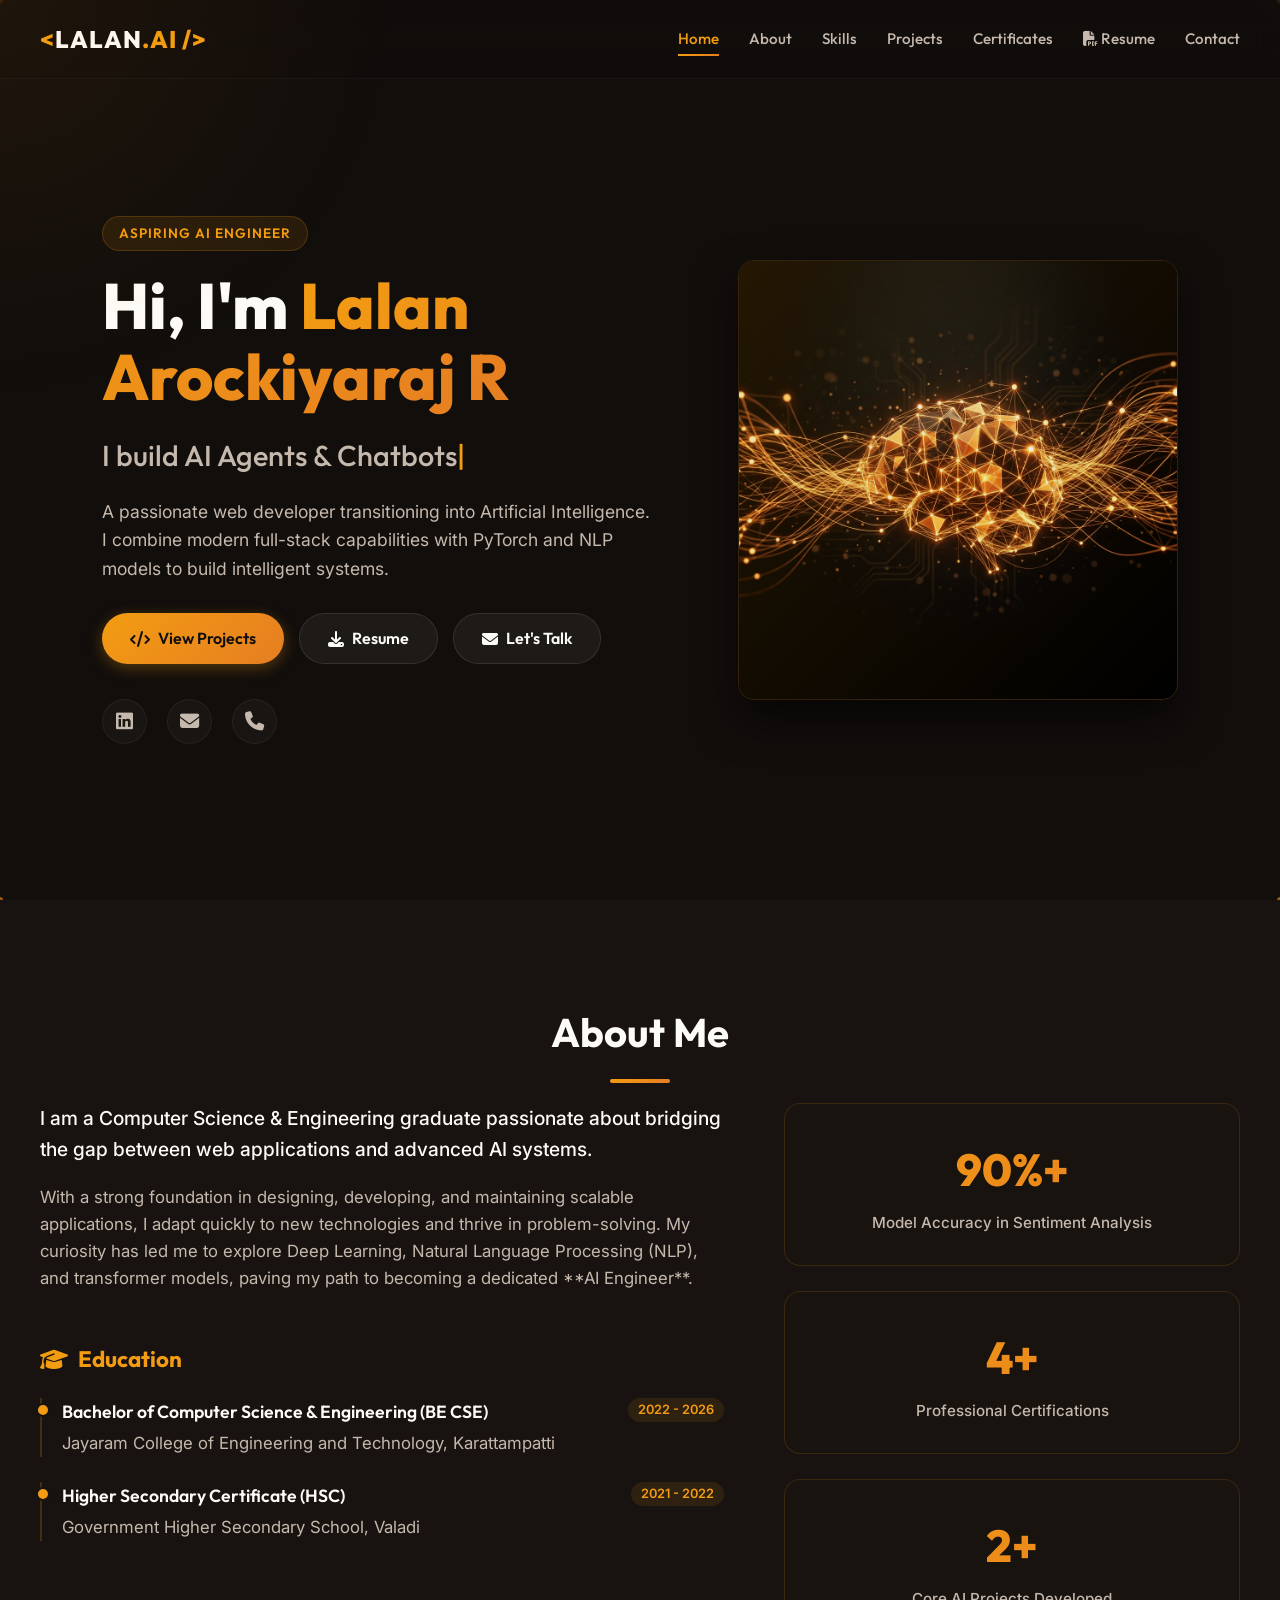
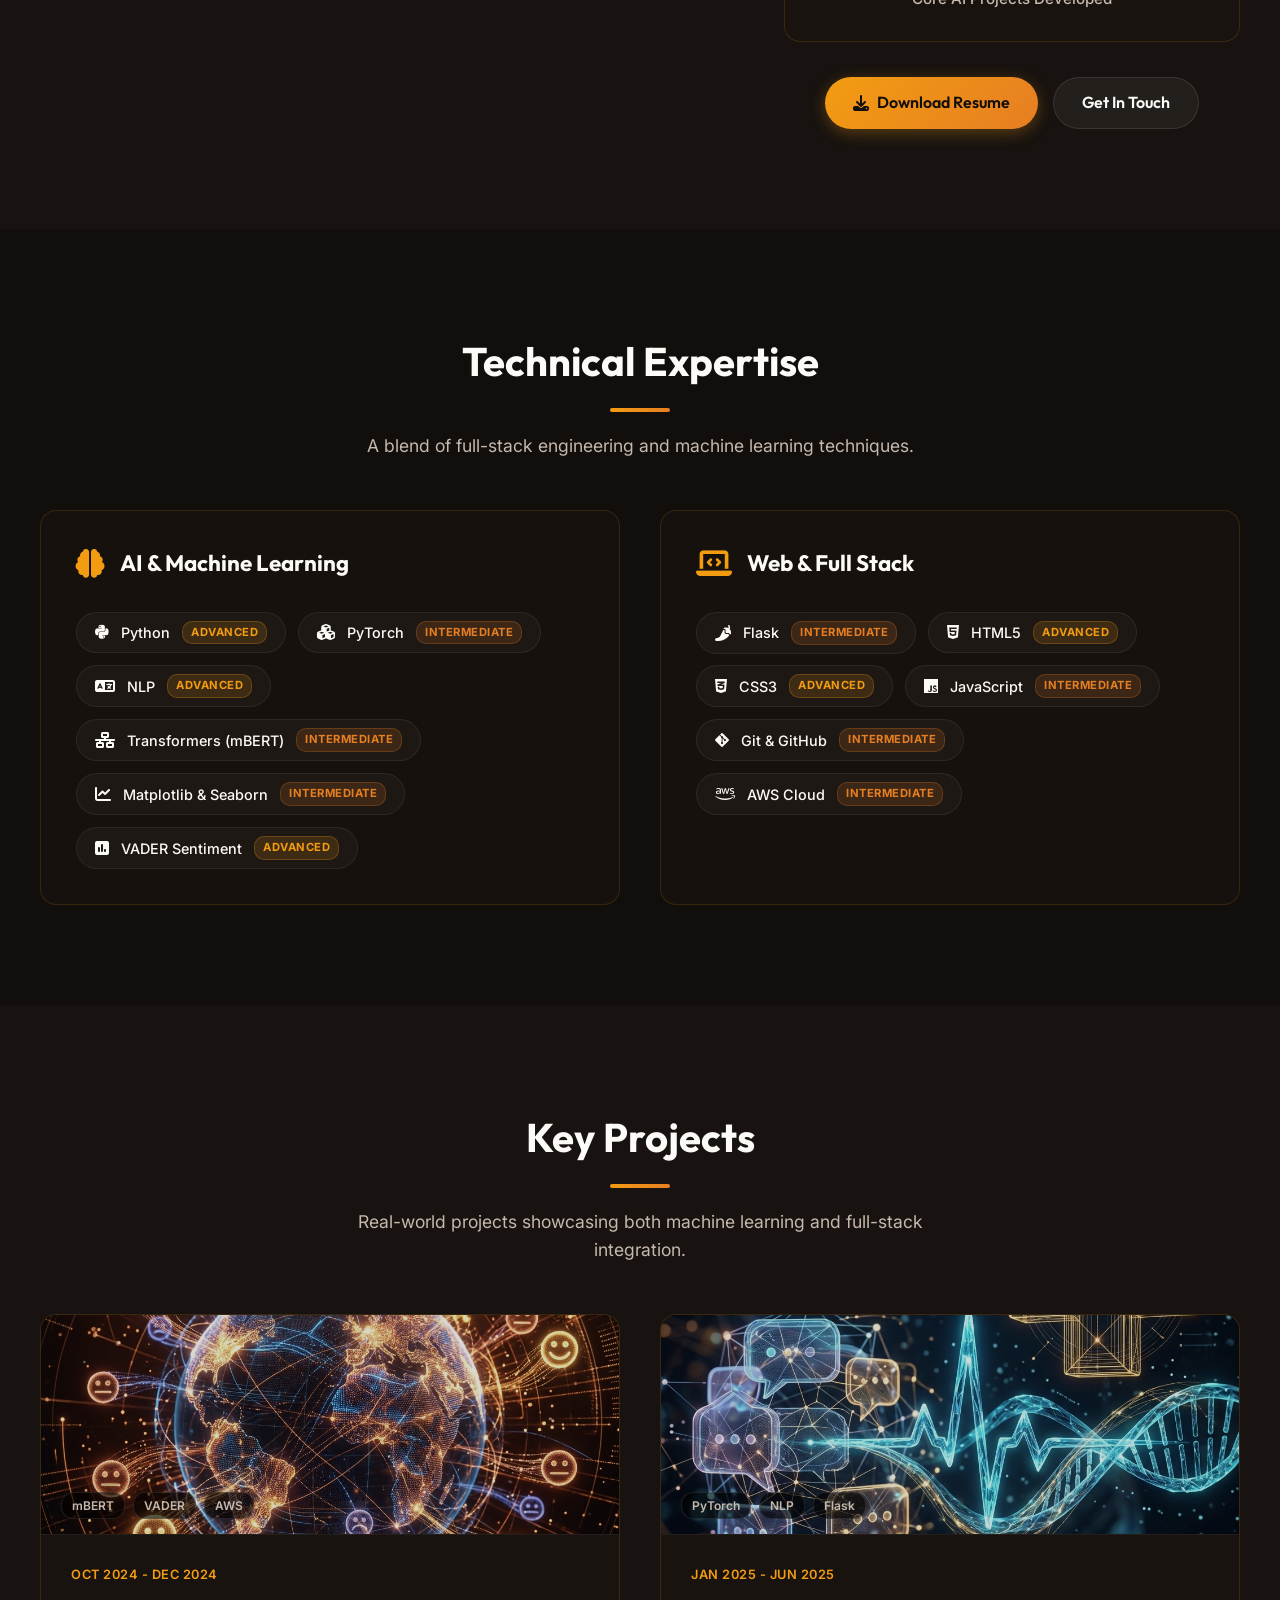
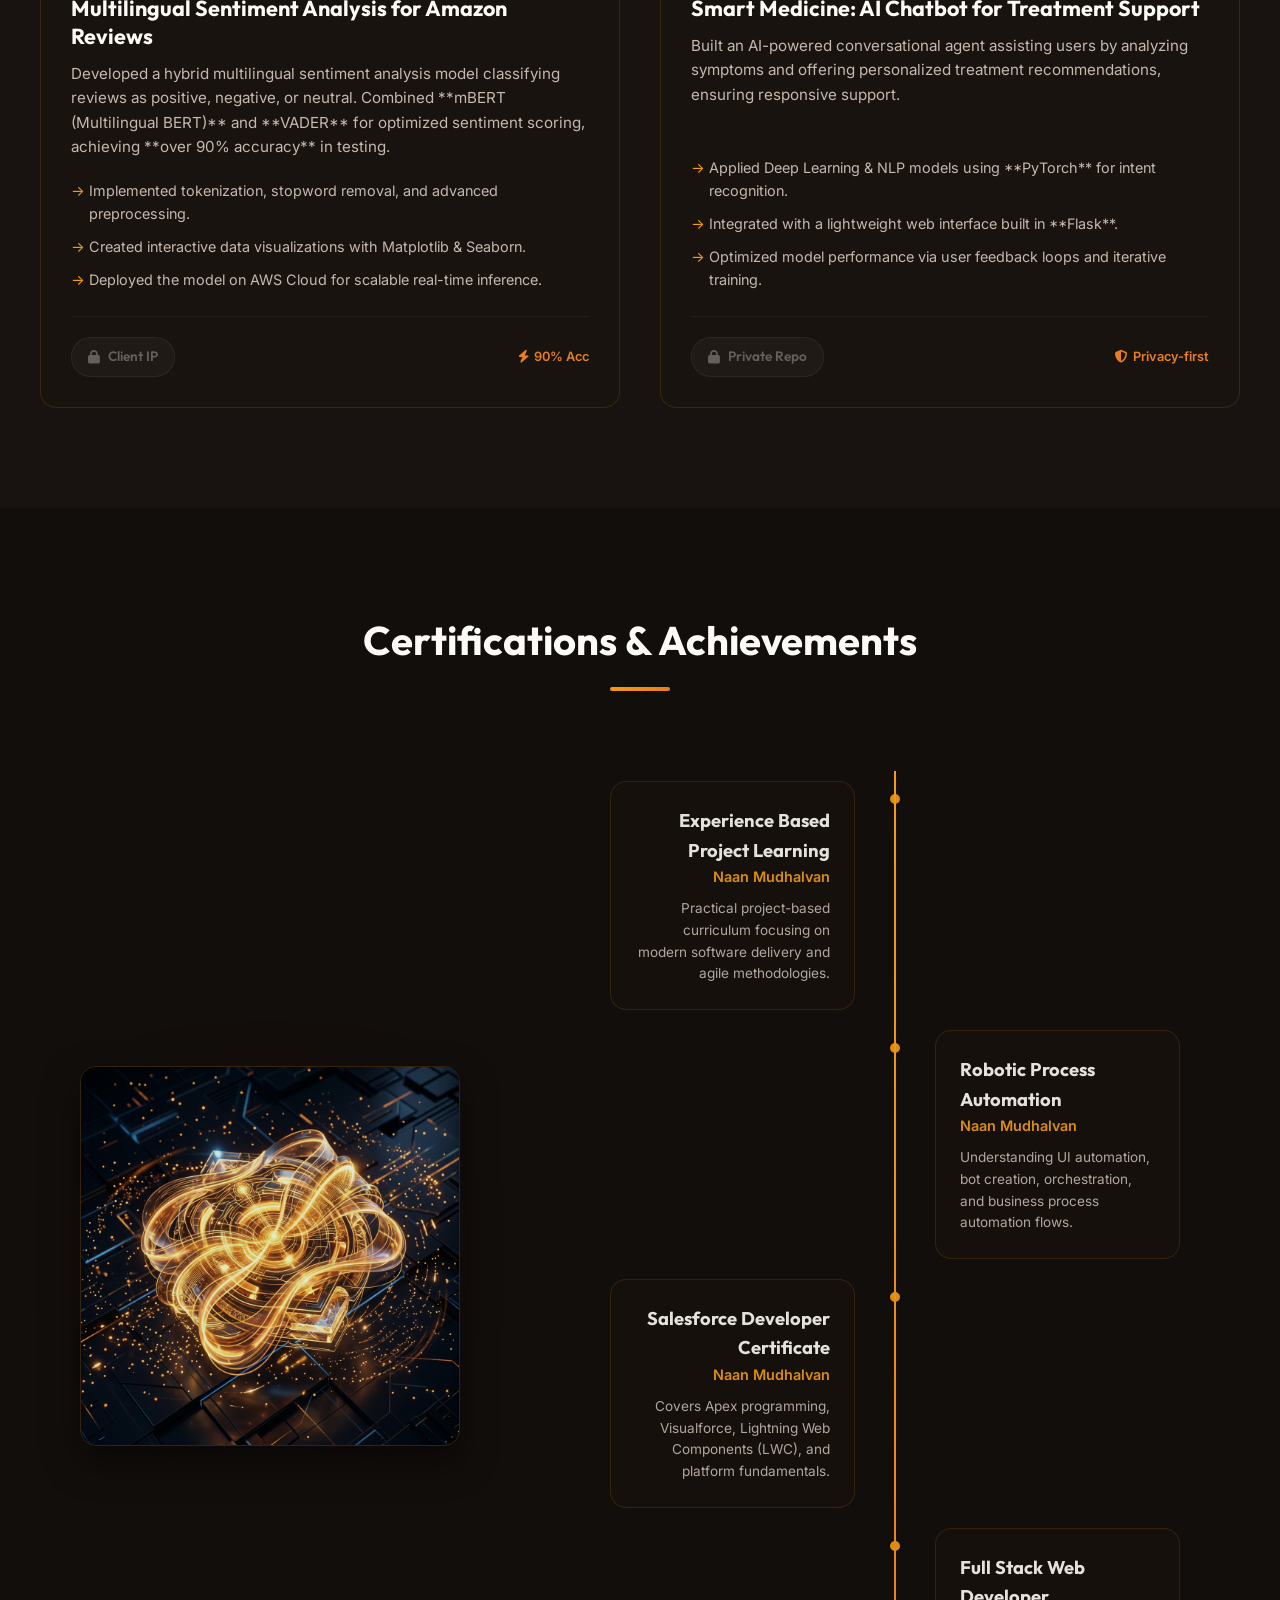
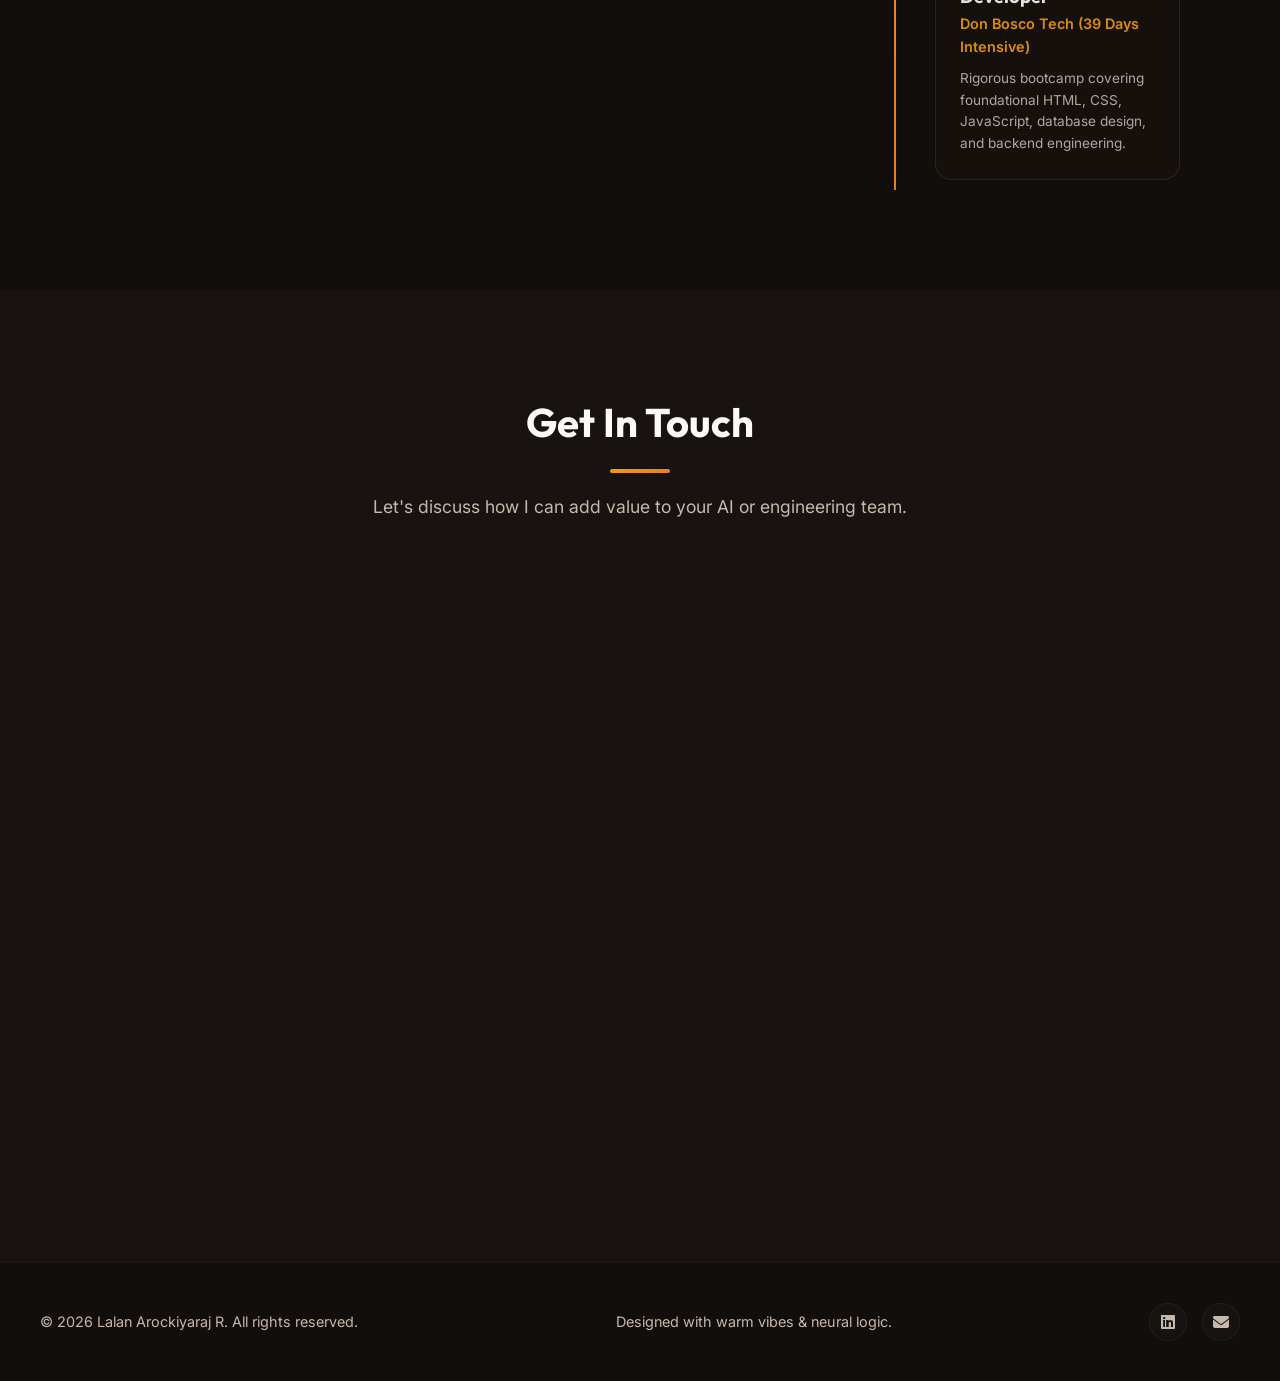
==== index.html @ e78f417d "Initial commit" ====
<!DOCTYPE html>
<html lang="en">
<head>
    <meta charset="UTF-8">
    <meta name="viewport" content="width=device-width, initial-scale=1.0">
    <meta name="description" content="Portfolio of Lalan Arockiyaraj R - Web Developer & Aspiring AI Engineer. Showcase of projects in NLP, sentiment analysis, AI chatbots, and full-stack development.">
    <meta name="keywords" content="Lalan Arockiyaraj, AI Engineer, Web Developer, Portfolio, Python, PyTorch, Sentiment Analysis, Chatbot, Trichy">
    <meta name="author" content="Lalan Arockiyaraj R">
    <title>Lalan Arockiyaraj R | Aspiring AI Engineer & Developer</title>
    <!-- Google Fonts -->
    <link rel="preconnect" href="https://fonts.googleapis.com">
    <link rel="preconnect" href="https://fonts.gstatic.com" crossorigin>
    <link href="https://fonts.googleapis.com/css2?family=Inter:wght@300;400;500;600;700&family=Outfit:wght@300;400;500;600;700;800&display=swap" rel="stylesheet">
    <!-- FontAwesome Icons -->
    <link rel="stylesheet" href="https://cdnjs.cloudflare.com/ajax/libs/font-awesome/6.4.0/css/all.min.css">
    <!-- Custom CSS -->
    <link rel="stylesheet" href="style.css">
</head>
<body>
    <!-- Background Canvas for Neural Network Particle Effect -->
    <canvas id="neural-canvas"></canvas>

    <!-- Header / Navigation -->
    <header class="header">
        <div class="logo">
            <span class="logo-accent">&lt;</span>LALAN<span class="logo-accent">.AI /&gt;</span>
        </div>
        <nav class="nav-links">
            <a href="#home" class="nav-item active">Home</a>
            <a href="#about" class="nav-item">About</a>
            <a href="#skills" class="nav-item">Skills</a>
            <a href="#projects" class="nav-item">Projects</a>
            <a href="#certifications" class="nav-item">Certificates</a>
            <a href="resume.html" target="_blank" class="nav-item"><i class="fa-solid fa-file-pdf"></i> Resume</a>
            <a href="#contact" class="nav-item">Contact</a>
        </nav>
        <button class="mobile-nav-toggle" aria-label="Toggle Navigation">
            <span class="bar"></span>
            <span class="bar"></span>
            <span class="bar"></span>
        </button>
    </header>

    <main>
        <!-- Hero Section -->
        <section id="home" class="hero-section">
            <div class="hero-content">
                <div class="badge fade-in">Aspiring AI Engineer</div>
                <h1 class="hero-title fade-in">
                    Hi, I'm <span class="highlight">Lalan Arockiyaraj R</span>
                </h1>
                <h2 class="hero-subtitle fade-in">
                    I build <span id="typewriter"></span><span class="cursor">|</span>
                </h2>
                <p class="hero-description fade-in">
                    A passionate web developer transitioning into Artificial Intelligence. I combine modern full-stack capabilities with PyTorch and NLP models to build intelligent systems.
                </p>
                <div class="hero-cta fade-in">
                    <a href="#projects" class="btn btn-primary">
                        <i class="fa-solid fa-code"></i> View Projects
                    </a>
                    <a href="resume.html" target="_blank" class="btn btn-secondary btn-resume">
                        <i class="fa-solid fa-download"></i> Resume
                    </a>
                    <a href="#contact" class="btn btn-secondary">
                        <i class="fa-solid fa-envelope"></i> Let's Talk
                    </a>
                </div>
                <div class="hero-socials fade-in">
                    <a href="https://www.linkedin.com/in/lalan-r-in-tech" target="_blank" rel="noopener" aria-label="LinkedIn">
                        <i class="fa-brands fa-linkedin"></i>
                    </a>
                    <a href="mailto:lalanofficial.cw@gmail.com" aria-label="Email">
                        <i class="fa-solid fa-envelope"></i>
                    </a>
                    <a href="tel:8300176599" aria-label="Phone">
                        <i class="fa-solid fa-phone"></i>
                    </a>
                </div>
            </div>
            <div class="hero-visual fade-in">
                <div class="visual-glow"></div>
                <div class="visual-image-wrapper">
                    <img src="assets/hero_ai_visual.png" alt="Futuristic AI Visualization" class="hero-image">
                </div>
            </div>
        </section>

        <!-- About Section -->
        <section id="about" class="about-section section">
            <div class="section-container">
                <h2 class="section-title">About Me</h2>
                <div class="about-grid">
                    <div class="about-text scroll-reveal">
                        <p class="lead">
                            I am a Computer Science & Engineering graduate passionate about bridging the gap between web applications and advanced AI systems.
                        </p>
                        <p>
                            With a strong foundation in designing, developing, and maintaining scalable applications, I adapt quickly to new technologies and thrive in problem-solving. My curiosity has led me to explore Deep Learning, Natural Language Processing (NLP), and transformer models, paving my path to becoming a dedicated **AI Engineer**.
                        </p>
                        <div class="education-info">
                            <h3><i class="fa-solid fa-graduation-cap"></i> Education</h3>
                            <div class="edu-item">
                                <div class="edu-header">
                                    <h4>Bachelor of Computer Science & Engineering (BE CSE)</h4>
                                    <span class="edu-date">2022 - 2026</span>
                                </div>
                                <p class="edu-inst">Jayaram College of Engineering and Technology, Karattampatti</p>
                            </div>
                            <div class="edu-item">
                                <div class="edu-header">
                                    <h4>Higher Secondary Certificate (HSC)</h4>
                                    <span class="edu-date">2021 - 2022</span>
                                </div>
                                <p class="edu-inst">Government Higher Secondary School, Valadi</p>
                            </div>
                        </div>
                    </div>
                    <div class="about-stats scroll-reveal">
                        <div class="stat-card">
                            <div class="stat-num">90%+</div>
                            <div class="stat-desc">Model Accuracy in Sentiment Analysis</div>
                        </div>
                        <div class="stat-card">
                            <div class="stat-num">4+</div>
                            <div class="stat-desc">Professional Certifications</div>
                        </div>
                        <div class="stat-card">
                            <div class="stat-num">2+</div>
                            <div class="stat-desc">Core AI Projects Developed</div>
                        </div>
                        <div class="about-action" style="gap: 15px;">
                            <a href="resume.html" target="_blank" class="btn btn-primary btn-resume">
                                <i class="fa-solid fa-download"></i> Download Resume
                            </a>
                            <a href="#contact" class="btn btn-secondary">Get In Touch</a>
                        </div>
                    </div>
                </div>
            </div>
        </section>

        <!-- Skills Section -->
        <section id="skills" class="skills-section section">
            <div class="section-container">
                <h2 class="section-title">Technical Expertise</h2>
                <p class="section-subtitle">A blend of full-stack engineering and machine learning techniques.</p>
                
                <div class="skills-grid">
                    <!-- AI & Machine Learning -->
                    <div class="skills-category scroll-reveal">
                        <div class="category-header">
                            <i class="fa-solid fa-brain"></i>
                            <h3>AI & Machine Learning</h3>
                        </div>
                        <div class="skills-list">
                            <div class="skill-tag" data-related="sentiment-analysis"><i class="fa-brands fa-python"></i> Python <span class="skill-level advanced">Advanced</span></div>
                            <div class="skill-tag" data-related="smart-medicine"><i class="fa-solid fa-cubes"></i> PyTorch <span class="skill-level intermediate">Intermediate</span></div>
                            <div class="skill-tag" data-related="smart-medicine"><i class="fa-solid fa-language"></i> NLP <span class="skill-level advanced">Advanced</span></div>
                            <div class="skill-tag" data-related="sentiment-analysis"><i class="fa-solid fa-network-wired"></i> Transformers (mBERT) <span class="skill-level intermediate">Intermediate</span></div>
                            <div class="skill-tag" data-related="sentiment-analysis"><i class="fa-solid fa-chart-line"></i> Matplotlib & Seaborn <span class="skill-level intermediate">Intermediate</span></div>
                            <div class="skill-tag" data-related="sentiment-analysis"><i class="fa-solid fa-square-poll-vertical"></i> VADER Sentiment <span class="skill-level advanced">Advanced</span></div>
                        </div>
                    </div>
 
                    <!-- Web & Backend Development -->
                    <div class="skills-category scroll-reveal">
                        <div class="category-header">
                            <i class="fa-solid fa-laptop-code"></i>
                            <h3>Web & Full Stack</h3>
                        </div>
                        <div class="skills-list">
                            <div class="skill-tag" data-related="smart-medicine"><i class="fa-solid fa-pepper-hot"></i> Flask <span class="skill-level intermediate">Intermediate</span></div>
                            <div class="skill-tag"><i class="fa-brands fa-html5"></i> HTML5 <span class="skill-level advanced">Advanced</span></div>
                            <div class="skill-tag"><i class="fa-brands fa-css3-alt"></i> CSS3 <span class="skill-level advanced">Advanced</span></div>
                            <div class="skill-tag"><i class="fa-brands fa-js"></i> JavaScript <span class="skill-level intermediate">Intermediate</span></div>
                            <div class="skill-tag"><i class="fa-brands fa-git-alt"></i> Git & GitHub <span class="skill-level intermediate">Intermediate</span></div>
                            <div class="skill-tag" data-related="sentiment-analysis"><i class="fa-brands fa-aws"></i> AWS Cloud <span class="skill-level intermediate">Intermediate</span></div>
                        </div>
                    </div>
                </div>
            </div>
        </section>

        <!-- Projects Section -->
        <section id="projects" class="projects-section section">
            <div class="section-container">
                <h2 class="section-title">Key Projects</h2>
                <p class="section-subtitle">Real-world projects showcasing both machine learning and full-stack integration.</p>

                <div class="projects-grid">
                    <!-- Project 1 -->
                    <article id="sentiment-analysis" class="project-card scroll-reveal">
                        <div class="project-image-container">
                            <img src="assets/sentiment_project.png" alt="Multilingual Sentiment Analysis" class="project-image">
                            <div class="project-tags">
                                <span class="tag">mBERT</span>
                                <span class="tag">VADER</span>
                                <span class="tag">AWS</span>
                            </div>
                        </div>
                        <div class="project-content">
                            <div class="project-date">Oct 2024 - Dec 2024</div>
                            <h3 class="project-title">Multilingual Sentiment Analysis for Amazon Reviews</h3>
                            <p class="project-text">
                                Developed a hybrid multilingual sentiment analysis model classifying reviews as positive, negative, or neutral. Combined **mBERT (Multilingual BERT)** and **VADER** for optimized sentiment scoring, achieving **over 90% accuracy** in testing.
                            </p>
                            <ul class="project-bullets">
                                <li>Implemented tokenization, stopword removal, and advanced preprocessing.</li>
                                <li>Created interactive data visualizations with Matplotlib & Seaborn.</li>
                                <li>Deployed the model on AWS Cloud for scalable real-time inference.</li>
                            </ul>
                            <div class="project-links">
                                <span class="btn btn-sm btn-disabled"><i class="fa-solid fa-lock"></i> Client IP</span>
                                <span class="project-badge"><i class="fa-solid fa-bolt"></i> 90% Acc</span>
                            </div>
                        </div>
                    </article>

                    <!-- Project 2 -->
                    <article id="smart-medicine" class="project-card scroll-reveal">
                        <div class="project-image-container">
                            <img src="assets/chatbot_project.png" alt="Smart Medicine AI Chatbot" class="project-image">
                            <div class="project-tags">
                                <span class="tag">PyTorch</span>
                                <span class="tag">NLP</span>
                                <span class="tag">Flask</span>
                            </div>
                        </div>
                        <div class="project-content">
                            <div class="project-date">Jan 2025 - Jun 2025</div>
                            <h3 class="project-title">Smart Medicine: AI Chatbot for Treatment Support</h3>
                            <p class="project-text">
                                Built an AI-powered conversational agent assisting users by analyzing symptoms and offering personalized treatment recommendations, ensuring responsive support.
                            </p>
                            <ul class="project-bullets">
                                <li>Applied Deep Learning & NLP models using **PyTorch** for intent recognition.</li>
                                <li>Integrated with a lightweight web interface built in **Flask**.</li>
                                <li>Optimized model performance via user feedback loops and iterative training.</li>
                            </ul>
                            <div class="project-links">
                                <span class="btn btn-sm btn-disabled"><i class="fa-solid fa-lock"></i> Private Repo</span>
                                <span class="project-badge"><i class="fa-solid fa-shield-halved"></i> Privacy-first</span>
                            </div>
                        </div>
                    </article>
                </div>
            </div>
        </section>

        <!-- Certifications Section -->
        <section id="certifications" class="certifications-section section">
            <div class="section-container">
                <h2 class="section-title">Certifications & Achievements</h2>
                <div class="certifications-grid">
                    <div class="certifications-visual scroll-reveal">
                        <div class="visual-glow"></div>
                        <div class="cert-image-wrapper">
                            <img src="assets/certificate_visual.png" alt="Certifications & Badges" class="cert-image">
                        </div>
                    </div>
                    <div class="timeline scroll-reveal">
                        <!-- Certificate 1 -->
                        <div class="timeline-item">
                            <div class="timeline-dot"></div>
                            <div class="timeline-content">
                                <h3>Experience Based Project Learning</h3>
                                <p class="issuer">Naan Mudhalvan</p>
                                <p class="timeline-details">Practical project-based curriculum focusing on modern software delivery and agile methodologies.</p>
                            </div>
                        </div>
                        <!-- Certificate 2 -->
                        <div class="timeline-item">
                            <div class="timeline-dot"></div>
                            <div class="timeline-content">
                                <h3>Robotic Process Automation</h3>
                                <p class="issuer">Naan Mudhalvan</p>
                                <p class="timeline-details">Understanding UI automation, bot creation, orchestration, and business process automation flows.</p>
                            </div>
                        </div>
                        <!-- Certificate 3 -->
                        <div class="timeline-item">
                            <div class="timeline-dot"></div>
                            <div class="timeline-content">
                                <h3>Salesforce Developer Certificate</h3>
                                <p class="issuer">Naan Mudhalvan</p>
                                <p class="timeline-details">Covers Apex programming, Visualforce, Lightning Web Components (LWC), and platform fundamentals.</p>
                            </div>
                        </div>
                        <!-- Certificate 4 -->
                        <div class="timeline-item">
                            <div class="timeline-dot"></div>
                            <div class="timeline-content">
                                <h3>Full Stack Web Developer</h3>
                                <p class="issuer">Don Bosco Tech (39 Days Intensive)</p>
                                <p class="timeline-details">Rigorous bootcamp covering foundational HTML, CSS, JavaScript, database design, and backend engineering.</p>
                            </div>
                        </div>
                    </div>
                </div>
            </div>
        </section>

        <!-- Contact Section -->
        <section id="contact" class="contact-section section">
            <div class="section-container">
                <h2 class="section-title">Get In Touch</h2>
                <p class="section-subtitle">Let's discuss how I can add value to your AI or engineering team.</p>

                <div class="contact-grid">
                    <div class="contact-info scroll-reveal">
                        <h3>Contact Information</h3>
                        <p class="contact-desc">
                            Feel free to reach out directly. I am open to internships, junior AI developer roles, and collaborations.
                        </p>
                        <div class="info-list">
                            <a href="mailto:lalanofficial.cw@gmail.com" class="info-item">
                                <i class="fa-solid fa-envelope"></i>
                                <div>
                                    <h4>Email</h4>
                                    <span>lalanofficial.cw@gmail.com</span>
                                </div>
                            </a>
                            <a href="tel:8300176599" class="info-item">
                                <i class="fa-solid fa-phone"></i>
                                <div>
                                    <h4>Phone</h4>
                                    <span>+91 8300176599</span>
                                </div>
                            </a>
                            <div class="info-item">
                                <i class="fa-solid fa-location-dot"></i>
                                <div>
                                    <h4>Location</h4>
                                    <span>Trichy, Tamil Nadu, India</span>
                                </div>
                            </div>
                            <div class="info-item">
                                <i class="fa-solid fa-globe"></i>
                                <div>
                                    <h4>Languages</h4>
                                    <span>Tamil (Native), English (Fluent)</span>
                                </div>
                            </div>
                        </div>
                    </div>

                    <div class="contact-form-container scroll-reveal">
                        <form id="contact-form" class="contact-form">
                            <div class="form-group">
                                <label for="name">Name</label>
                                <input type="text" id="name" required placeholder="John Doe">
                            </div>
                            <div class="form-group">
                                <label for="email">Email</label>
                                <input type="email" id="email" required placeholder="john@example.com">
                            </div>
                            <div class="form-group">
                                <label for="message">Message</label>
                                <textarea id="message" rows="5" required placeholder="Let's build something intelligent..."></textarea>
                            </div>
                            <button type="submit" class="btn btn-primary btn-block">
                                Send Message <i class="fa-solid fa-paper-plane"></i>
                            </button>
                            <div id="form-status" class="form-status"></div>
                        </form>
                    </div>
                </div>
            </div>
        </section>
    </main>

    <!-- Footer -->
    <footer class="footer">
        <div class="footer-container">
            <p>&copy; 2026 Lalan Arockiyaraj R. All rights reserved.</p>
            <p>Designed with warm vibes & neural logic.</p>
            <div class="footer-socials">
                <a href="https://www.linkedin.com/in/lalan-r-in-tech" target="_blank" rel="noopener"><i class="fa-brands fa-linkedin"></i></a>
                <a href="mailto:lalanofficial.cw@gmail.com"><i class="fa-solid fa-envelope"></i></a>
            </div>
        </div>
    </footer>

    <!-- Custom JS -->
    <script src="script.js"></script>
</body>
</html>
---- style.css ----
/* ==========================================================================
   DESIGN SYSTEM & VARIABLES (Warm Dark Theme)
   ========================================================================== */
:root {
    /* Color Palette */
    --bg-main: #120e0c;          /* Deep warm charcoal/cocoa */
    --bg-section: #181310;       /* Slightly lighter warm tone for sections */
    --card-bg: rgba(28, 21, 18, 0.6); /* Glassmorphic card base */
    --card-border: rgba(243, 156, 18, 0.15); /* Soft amber border */
    --card-border-hover: rgba(243, 156, 18, 0.4);
    
    --primary: #f39c12;          /* Amber Gold */
    --primary-rgb: 243, 156, 18;
    --secondary: #e67e22;        /* Terracotta / Copper */
    --secondary-rgb: 230, 126, 34;
    --accent: #e74c3c;           /* Warm Coral */
    
    --text-main: #fdfbf7;        /* Cozy off-white */
    --text-muted: #c5b8ad;      /* Soft warm sand */
    --text-dark: #120e0c;
    
    --gradient-primary: linear-gradient(135deg, var(--primary) 0%, var(--secondary) 100%);
    --gradient-glow: linear-gradient(135deg, rgba(243, 156, 18, 0.15) 0%, rgba(230, 126, 34, 0.15) 100%);
    
    /* Typography & Spacing */
    --font-heading: 'Outfit', sans-serif;
    --font-body: 'Inter', sans-serif;
    --transition-smooth: all 0.4s cubic-bezier(0.25, 0.8, 0.25, 1);
    --transition-quick: all 0.2s ease;
    --border-radius-sm: 8px;
    --border-radius-md: 16px;
    --border-radius-lg: 24px;
}

/* ==========================================================================
   RESET & BASE STYLES
   ========================================================================== */
* {
    margin: 0;
    padding: 0;
    box-sizing: border-box;
    scroll-behavior: smooth;
}

body {
    background-color: var(--bg-main);
    color: var(--text-main);
    font-family: var(--font-body);
    line-height: 1.6;
    overflow-x: hidden;
    position: relative;
}

/* Mouse cursor volumetric spotlight glow */
body::before {
    content: '';
    position: fixed;
    top: 0;
    left: 0;
    width: 100vw;
    height: 100vh;
    background: radial-gradient(
        500px circle at var(--mouse-x, 0px) var(--mouse-y, 0px),
        rgba(243, 156, 18, 0.06),
        transparent 80%
    );
    z-index: 9999;
    pointer-events: none;
}

/* Canvas overlay for particle effect */
#neural-canvas {
    position: fixed;
    top: 0;
    left: 0;
    width: 100vw;
    height: 100vh;
    z-index: 0;
    pointer-events: none;
    opacity: 0.65;
}

main {
    position: relative;
    z-index: 1;
}

a {
    color: inherit;
    text-decoration: none;
}

li {
    list-style: none;
}

/* Custom Scrollbar */
::-webkit-scrollbar {
    width: 10px;
}
::-webkit-scrollbar-track {
    background: var(--bg-main);
}
::-webkit-scrollbar-thumb {
    background: rgba(243, 156, 18, 0.3);
    border-radius: var(--border-radius-sm);
    border: 2px solid var(--bg-main);
}
::-webkit-scrollbar-thumb:hover {
    background: rgba(243, 156, 18, 0.6);
}

/* Selection highlight */
::selection {
    background-color: rgba(243, 156, 18, 0.3);
    color: var(--text-main);
}

/* ==========================================================================
   REUSABLE UTILITIES & LAYOUT
   ========================================================================== */
.section {
    padding: 100px 20px;
    position: relative;
    z-index: 1;
}

.section-container {
    max-width: 1200px;
    margin: 0 auto;
}

.section-title {
    font-family: var(--font-heading);
    font-size: 2.5rem;
    font-weight: 700;
    margin-bottom: 20px;
    text-align: center;
    position: relative;
    color: var(--text-main);
}

.section-title::after {
    content: '';
    display: block;
    width: 60px;
    height: 4px;
    background: var(--gradient-primary);
    margin: 15px auto 0;
    border-radius: 2px;
}

.section-subtitle {
    text-align: center;
    color: var(--text-muted);
    font-size: 1.1rem;
    margin-bottom: 50px;
    max-width: 600px;
    margin-left: auto;
    margin-right: auto;
}

/* Buttons */
.btn {
    display: inline-flex;
    align-items: center;
    gap: 8px;
    padding: 12px 28px;
    font-family: var(--font-heading);
    font-weight: 600;
    font-size: 1rem;
    border-radius: 30px;
    cursor: pointer;
    transition: var(--transition-smooth);
    border: none;
    outline: none;
    position: relative;
    overflow: hidden;
    z-index: 1;
}

.btn::after {
    content: '';
    position: absolute;
    top: 0;
    left: -120%;
    width: 60%;
    height: 100%;
    background: linear-gradient(
        90deg,
        rgba(255, 255, 255, 0) 0%,
        rgba(255, 255, 255, 0.25) 50%,
        rgba(255, 255, 255, 0) 100%
    );
    transform: skewX(-20deg);
    transition: none;
    z-index: -1;
}

.btn:hover::after {
    left: 180%;
    transition: left 0.75s cubic-bezier(0.19, 1, 0.22, 1);
}

.btn-resume {
    position: relative;
}

.btn-resume i {
    transition: transform 0.3s ease;
}

.btn-resume:hover i {
    transform: translateY(-2px);
}

.btn-primary {
    background: var(--gradient-primary);
    color: var(--text-dark);
    box-shadow: 0 4px 15px rgba(243, 156, 18, 0.3);
}

.btn-primary:hover {
    transform: translateY(-3px);
    box-shadow: 0 8px 25px rgba(243, 156, 18, 0.5);
}

.btn-secondary {
    background: rgba(255, 255, 255, 0.05);
    color: var(--text-main);
    border: 1px solid rgba(255, 255, 255, 0.1);
    backdrop-filter: blur(10px);
}

.btn-secondary:hover {
    background: rgba(243, 156, 18, 0.1);
    border-color: var(--primary);
    transform: translateY(-3px);
}

.btn-block {
    display: flex;
    width: 100%;
    justify-content: center;
}

.btn-sm {
    padding: 8px 16px;
    font-size: 0.85rem;
}

.btn-disabled {
    background: rgba(255, 255, 255, 0.03);
    color: rgba(255, 255, 255, 0.3);
    border: 1px solid rgba(255, 255, 255, 0.05);
    cursor: not-allowed;
}

/* Glassmorphism Class */
.glass-panel {
    background: var(--card-bg);
    border: 1px solid var(--card-border);
    backdrop-filter: blur(12px);
    -webkit-backdrop-filter: blur(12px);
    border-radius: var(--border-radius-md);
}

/* ==========================================================================
   HEADER & NAVIGATION
   ========================================================================== */
.header {
    position: fixed;
    top: 0;
    left: 0;
    width: 100%;
    display: flex;
    justify-content: space-between;
    align-items: center;
    padding: 20px 40px;
    z-index: 100;
    background: rgba(18, 14, 12, 0.7);
    backdrop-filter: blur(15px);
    -webkit-backdrop-filter: blur(15px);
    border-bottom: 1px solid rgba(255, 255, 255, 0.03);
    transition: var(--transition-smooth);
}

.header.scrolled {
    padding: 12px 40px;
    background: rgba(18, 14, 12, 0.9);
    box-shadow: 0 10px 30px rgba(0, 0, 0, 0.3);
}

.logo {
    font-family: var(--font-heading);
    font-weight: 800;
    font-size: 1.5rem;
    letter-spacing: 1px;
    color: var(--text-main);
}

.logo-accent {
    color: var(--primary);
}

.nav-links {
    display: flex;
    gap: 30px;
}

.nav-item {
    font-family: var(--font-heading);
    font-size: 0.95rem;
    font-weight: 500;
    color: var(--text-muted);
    transition: var(--transition-quick);
    position: relative;
    padding: 5px 0;
}

.nav-item:hover,
.nav-item.active {
    color: var(--primary);
}

.nav-item::after {
    content: '';
    position: absolute;
    bottom: 0;
    left: 0;
    width: 0;
    height: 2px;
    background: var(--gradient-primary);
    transition: var(--transition-quick);
}

.nav-item:hover::after,
.nav-item.active::after {
    width: 100%;
}

.mobile-nav-toggle {
    display: none;
    flex-direction: column;
    justify-content: space-between;
    width: 24px;
    height: 18px;
    background: transparent;
    border: none;
    cursor: pointer;
}

.mobile-nav-toggle .bar {
    width: 100%;
    height: 2px;
    background-color: var(--text-main);
    transition: var(--transition-quick);
}

/* ==========================================================================
   HERO SECTION
   ========================================================================== */
.hero-section {
    min-height: 100vh;
    display: flex;
    align-items: center;
    justify-content: space-between;
    padding: 120px 8% 60px;
    gap: 50px;
    position: relative;
}

.hero-content {
    flex: 1.2;
    display: flex;
    flex-direction: column;
    gap: 20px;
}

.badge {
    align-self: flex-start;
    padding: 6px 16px;
    background: rgba(243, 156, 18, 0.1);
    color: var(--primary);
    border: 1px solid rgba(243, 156, 18, 0.2);
    border-radius: 20px;
    font-family: var(--font-heading);
    font-weight: 600;
    font-size: 0.85rem;
    letter-spacing: 1px;
    text-transform: uppercase;
}

.hero-title {
    font-family: var(--font-heading);
    font-size: 4rem;
    font-weight: 800;
    line-height: 1.1;
}

.highlight {
    background: var(--gradient-primary);
    -webkit-background-clip: text;
    -webkit-text-fill-color: transparent;
}

.hero-subtitle {
    font-family: var(--font-heading);
    font-size: 1.8rem;
    font-weight: 500;
    color: var(--text-muted);
}

.cursor {
    color: var(--primary);
    animation: blink 0.8s infinite;
}

.hero-description {
    font-size: 1.1rem;
    color: var(--text-muted);
    max-width: 550px;
}

.hero-cta {
    display: flex;
    gap: 15px;
    margin-top: 10px;
}

.hero-socials {
    display: flex;
    gap: 20px;
    margin-top: 15px;
}

.hero-socials a {
    width: 45px;
    height: 45px;
    border-radius: 50%;
    background: rgba(255, 255, 255, 0.03);
    border: 1px solid rgba(255, 255, 255, 0.05);
    display: flex;
    align-items: center;
    justify-content: center;
    font-size: 1.2rem;
    transition: var(--transition-smooth);
    color: var(--text-muted);
}

.hero-socials a:hover {
    color: var(--primary);
    background: rgba(243, 156, 18, 0.1);
    border-color: var(--primary);
    transform: translateY(-5px) rotate(360deg);
    box-shadow: 0 5px 15px rgba(243, 156, 18, 0.2);
}

/* Hero Visual card */
.hero-visual {
    flex: 0.9;
    display: flex;
    justify-content: center;
    align-items: center;
    position: relative;
}

.visual-glow {
    position: absolute;
    width: 350px;
    height: 350px;
    background: radial-gradient(circle, rgba(243, 156, 18, 0.2) 0%, rgba(230, 126, 34, 0.05) 50%, transparent 100%);
    filter: blur(40px);
    z-index: -1;
    animation: pulseGlow 8s infinite alternate;
}

.visual-card {
    width: 100%;
    max-width: 420px;
    background: rgba(28, 21, 18, 0.75);
    border: 1px solid rgba(243, 156, 18, 0.2);
    border-radius: var(--border-radius-md);
    box-shadow: 0 20px 40px rgba(0, 0, 0, 0.5);
    overflow: hidden;
    backdrop-filter: blur(10px);
    transition: var(--transition-smooth);
}

.visual-card:hover {
    transform: translateY(-8px) rotate(1deg);
    border-color: rgba(243, 156, 18, 0.4);
    box-shadow: 0 25px 50px rgba(243, 156, 18, 0.15);
}

.card-header {
    background: rgba(0, 0, 0, 0.3);
    padding: 12px 18px;
    display: flex;
    align-items: center;
    gap: 8px;
    border-bottom: 1px solid rgba(255, 255, 255, 0.05);
}

.card-header .dot {
    width: 12px;
    height: 12px;
    border-radius: 50%;
}

.dot.red { background-color: #ff5f56; }
.dot.yellow { background-color: #ffbd2e; }
.dot.green { background-color: #27c93f; }

.card-title {
    margin-left: 10px;
    font-family: var(--font-heading);
    font-size: 0.85rem;
    color: var(--text-muted);
}

.card-body {
    padding: 24px;
    font-family: 'Courier New', Courier, monospace;
    font-size: 0.9rem;
    overflow-x: auto;
}

/* Syntax Highlighting */
.keyword { color: #f39c12; }
.class-name { color: #e67e22; }
.method-name { color: #f1c40f; }
.number { color: #e74c3c; }
.string { color: #2ecc71; }

/* ==========================================================================
   ABOUT SECTION
   ========================================================================== */
.about-section {
    background-color: var(--bg-section);
}

.about-grid {
    display: grid;
    grid-template-columns: 1.2fr 0.8fr;
    gap: 60px;
    align-items: start;
}

.about-text {
    display: flex;
    flex-direction: column;
    gap: 20px;
}

.about-text p {
    color: var(--text-muted);
    font-size: 1.05rem;
}

.about-text .lead {
    font-size: 1.2rem;
    color: var(--text-main);
    font-weight: 500;
}

.education-info {
    margin-top: 30px;
}

.education-info h3 {
    font-family: var(--font-heading);
    font-size: 1.4rem;
    margin-bottom: 20px;
    color: var(--primary);
    display: flex;
    align-items: center;
    gap: 10px;
}

.edu-item {
    border-left: 2px solid rgba(243, 156, 18, 0.2);
    padding-left: 20px;
    margin-bottom: 25px;
    position: relative;
}

.edu-item::before {
    content: '';
    position: absolute;
    left: -6px;
    top: 5px;
    width: 10px;
    height: 10px;
    border-radius: 50%;
    background-color: var(--primary);
    border: 2px solid var(--bg-section);
}

.edu-header {
    display: flex;
    justify-content: space-between;
    align-items: flex-start;
    flex-wrap: wrap;
    gap: 10px;
}

.edu-header h4 {
    font-family: var(--font-heading);
    font-size: 1.1rem;
    font-weight: 600;
}

.edu-date {
    background: rgba(243, 156, 18, 0.1);
    color: var(--primary);
    padding: 2px 10px;
    border-radius: 12px;
    font-size: 0.8rem;
    font-weight: 600;
}

.edu-inst {
    color: var(--text-muted);
    font-size: 0.95rem;
    margin-top: 4px;
}

.about-stats {
    display: flex;
    flex-direction: column;
    gap: 25px;
}

.stat-card {
    background: var(--card-bg);
    border: 1px solid var(--card-border);
    padding: 30px;
    border-radius: var(--border-radius-md);
    text-align: center;
    transition: var(--transition-smooth);
    backdrop-filter: blur(10px);
}

.stat-card:hover {
    transform: translateY(-5px);
    border-color: var(--primary);
    box-shadow: 0 10px 25px rgba(243, 156, 18, 0.1);
}

.stat-num {
    font-family: var(--font-heading);
    font-size: 2.8rem;
    font-weight: 800;
    color: var(--primary);
    background: var(--gradient-primary);
    -webkit-background-clip: text;
    -webkit-text-fill-color: transparent;
    margin-bottom: 5px;
}

.stat-desc {
    color: var(--text-muted);
    font-size: 0.95rem;
    font-weight: 500;
}

.about-action {
    display: flex;
    justify-content: center;
    margin-top: 10px;
}

/* ==========================================================================
   SKILLS SECTION
   ========================================================================== */
.skills-grid {
    display: grid;
    grid-template-columns: repeat(auto-fit, minmax(320px, 1fr));
    gap: 40px;
    margin-top: 30px;
}

.skills-category {
    background: var(--card-bg);
    border: 1px solid var(--card-border);
    padding: 35px;
    border-radius: var(--border-radius-md);
    backdrop-filter: blur(10px);
    transition: var(--transition-smooth);
}

.skills-category:hover {
    border-color: rgba(243, 156, 18, 0.35);
    box-shadow: 0 15px 35px rgba(0, 0, 0, 0.25);
    transform: translateY(-5px);
}

.category-header {
    display: flex;
    align-items: center;
    gap: 15px;
    margin-bottom: 30px;
}

.category-header i {
    font-size: 1.8rem;
    color: var(--primary);
}

.category-header h3 {
    font-family: var(--font-heading);
    font-size: 1.4rem;
    font-weight: 700;
}

.skills-list {
    display: flex;
    flex-wrap: wrap;
    gap: 12px;
}

.skill-tag {
    display: inline-flex;
    align-items: center;
    gap: 8px;
    padding: 8px 16px;
    background: rgba(255, 255, 255, 0.03);
    border: 1px solid rgba(255, 255, 255, 0.07);
    border-radius: 30px;
    font-size: 0.9rem;
    font-weight: 500;
    transition: var(--transition-smooth);
    cursor: pointer;
}

.skill-tag i {
    font-size: 1rem;
    transition: var(--transition-quick);
}

.skill-tag:hover {
    background: var(--gradient-primary);
    color: var(--text-dark);
    border-color: var(--primary);
    box-shadow: 0 5px 15px rgba(243, 156, 18, 0.3);
    transform: scale(1.05) translateY(-2px);
}

.skill-tag:hover i {
    color: var(--text-dark);
}

/* Active relations highlight state (for hover connections) */
.skill-tag.highlight-link {
    background: var(--primary);
    color: var(--text-dark);
    border-color: var(--primary);
    box-shadow: 0 0 15px rgba(243, 156, 18, 0.4);
}

/* ==========================================================================
   PROJECTS SECTION
   ========================================================================== */
.projects-section {
    background-color: var(--bg-section);
}

.projects-grid {
    display: grid;
    grid-template-columns: repeat(auto-fit, minmax(400px, 1fr));
    gap: 40px;
    margin-top: 30px;
}

.project-card {
    background: var(--card-bg);
    border: 1px solid var(--card-border);
    border-radius: var(--border-radius-md);
    overflow: hidden;
    display: flex;
    flex-direction: column;
    transition: var(--transition-smooth);
    backdrop-filter: blur(10px);
}

.project-card:hover {
    transform: translateY(-10px);
    border-color: var(--card-border-hover);
    box-shadow: 0 20px 45px rgba(243, 156, 18, 0.12);
}

.project-image-placeholder {
    height: 180px;
    background: linear-gradient(135deg, rgba(28, 21, 18, 0.9) 0%, rgba(20, 15, 12, 0.95) 100%);
    position: relative;
    display: flex;
    justify-content: center;
    align-items: center;
    border-bottom: 1px solid rgba(255, 255, 255, 0.05);
    overflow: hidden;
}

.project-image-placeholder::before {
    content: '';
    position: absolute;
    width: 200%;
    height: 200%;
    background: radial-gradient(circle, rgba(243, 156, 18, 0.08) 0%, transparent 60%);
    animation: rotateBackground 20s linear infinite;
}

.project-icon-wrapper {
    width: 70px;
    height: 70px;
    background: rgba(243, 156, 18, 0.07);
    border: 1px solid rgba(243, 156, 18, 0.15);
    border-radius: 50%;
    display: flex;
    align-items: center;
    justify-content: center;
    font-size: 2rem;
    color: var(--primary);
    z-index: 1;
    transition: var(--transition-smooth);
}

.project-card:hover .project-icon-wrapper {
    transform: scale(1.15) rotate(15deg);
    color: var(--secondary);
    background: rgba(230, 126, 34, 0.12);
    border-color: var(--secondary);
    box-shadow: 0 0 20px rgba(243, 156, 18, 0.2);
}

.project-tags {
    position: absolute;
    bottom: 15px;
    left: 20px;
    display: flex;
    gap: 8px;
    z-index: 2;
}

.project-tags .tag {
    font-size: 0.75rem;
    font-weight: 600;
    padding: 3px 10px;
    background: rgba(0, 0, 0, 0.6);
    border: 1px solid rgba(255, 255, 255, 0.1);
    border-radius: 12px;
    color: var(--text-muted);
}

.project-content {
    padding: 30px;
    display: flex;
    flex-direction: column;
    flex: 1;
}

.project-date {
    font-size: 0.8rem;
    color: var(--primary);
    font-weight: 600;
    margin-bottom: 8px;
    text-transform: uppercase;
    letter-spacing: 0.5px;
}

.project-title {
    font-family: var(--font-heading);
    font-size: 1.35rem;
    font-weight: 700;
    line-height: 1.3;
    margin-bottom: 12px;
}

.project-text {
    color: var(--text-muted);
    font-size: 0.95rem;
    margin-bottom: 20px;
    flex-grow: 1;
}

.project-bullets {
    margin-bottom: 25px;
    display: flex;
    flex-direction: column;
    gap: 10px;
}

.project-bullets li {
    font-size: 0.9rem;
    color: var(--text-muted);
    position: relative;
    padding-left: 18px;
}

.project-bullets li::before {
    content: '→';
    position: absolute;
    left: 0;
    color: var(--primary);
}

.project-links {
    display: flex;
    justify-content: space-between;
    align-items: center;
    border-top: 1px solid rgba(255, 255, 255, 0.05);
    padding-top: 20px;
    margin-top: auto;
}

.project-badge {
    font-size: 0.8rem;
    font-weight: 600;
    color: var(--secondary);
    display: flex;
    align-items: center;
    gap: 5px;
}

/* Active Highlight state for relation */
.project-card.highlight-link {
    border-color: var(--primary);
    box-shadow: 0 10px 30px rgba(243, 156, 18, 0.25);
    transform: translateY(-8px);
}

/* ==========================================================================
   CERTIFICATIONS SECTION (Timeline)
   ========================================================================== */
.timeline {
    position: relative;
    max-width: 850px;
    margin: 50px auto 0;
    padding: 0 20px;
}

.timeline::after {
    content: '';
    position: absolute;
    width: 2px;
    background: var(--gradient-primary);
    top: 0;
    bottom: 0;
    left: 50%;
    margin-left: -1px;
}

.timeline-item {
    padding: 10px 40px;
    position: relative;
    width: 50%;
    opacity: 0.9;
}

.timeline-item:nth-child(odd) {
    left: 0;
    text-align: right;
}

.timeline-item:nth-child(even) {
    left: 50%;
}

.timeline-dot {
    width: 16px;
    height: 16px;
    border-radius: 50%;
    background-color: var(--primary);
    border: 3px solid var(--bg-main);
    position: absolute;
    top: 20px;
    z-index: 2;
    transition: var(--transition-smooth);
}

.timeline-item:nth-child(odd) .timeline-dot {
    right: -8px;
}

.timeline-item:nth-child(even) .timeline-dot {
    left: -8px;
}

.timeline-item:hover .timeline-dot {
    transform: scale(1.4);
    background-color: var(--secondary);
    box-shadow: 0 0 12px var(--secondary);
}

.timeline-content {
    padding: 24px;
    background: var(--card-bg);
    border: 1px solid var(--card-border);
    border-radius: var(--border-radius-md);
    backdrop-filter: blur(10px);
    transition: var(--transition-smooth);
}

.timeline-item:hover .timeline-content {
    transform: translateY(-5px);
    border-color: rgba(243, 156, 18, 0.35);
    box-shadow: 0 10px 25px rgba(0, 0, 0, 0.2);
}

.timeline-content h3 {
    font-family: var(--font-heading);
    font-size: 1.15rem;
    font-weight: 700;
    color: var(--text-main);
}

.timeline-content .issuer {
    color: var(--primary);
    font-size: 0.9rem;
    font-weight: 600;
    margin-bottom: 10px;
}

.timeline-details {
    color: var(--text-muted);
    font-size: 0.85rem;
}

/* ==========================================================================
   CONTACT SECTION
   ========================================================================== */
.contact-section {
    background-color: var(--bg-section);
}

.contact-grid {
    display: grid;
    grid-template-columns: 0.9fr 1.1fr;
    gap: 60px;
    margin-top: 30px;
}

.contact-info {
    display: flex;
    flex-direction: column;
    gap: 25px;
}

.contact-info h3 {
    font-family: var(--font-heading);
    font-size: 1.8rem;
    font-weight: 700;
}

.contact-desc {
    color: var(--text-muted);
    font-size: 1.05rem;
}

.info-list {
    display: flex;
    flex-direction: column;
    gap: 20px;
}

.info-item {
    display: flex;
    align-items: center;
    gap: 20px;
    padding: 20px;
    background: var(--card-bg);
    border: 1px solid var(--card-border);
    border-radius: var(--border-radius-md);
    transition: var(--transition-smooth);
}

.info-item i {
    width: 50px;
    height: 50px;
    border-radius: var(--border-radius-sm);
    background: rgba(243, 156, 18, 0.08);
    display: flex;
    align-items: center;
    justify-content: center;
    font-size: 1.3rem;
    color: var(--primary);
    transition: var(--transition-smooth);
}

.info-item h4 {
    font-family: var(--font-heading);
    font-size: 1rem;
    font-weight: 600;
    margin-bottom: 2px;
}

.info-item span {
    color: var(--text-muted);
    font-size: 0.9rem;
}

.info-item:hover {
    border-color: var(--primary);
    transform: translateX(8px);
}

.info-item:hover i {
    background: var(--gradient-primary);
    color: var(--text-dark);
    box-shadow: 0 0 15px rgba(243, 156, 18, 0.3);
}

.contact-form-container {
    background: var(--card-bg);
    border: 1px solid var(--card-border);
    padding: 40px;
    border-radius: var(--border-radius-md);
    backdrop-filter: blur(10px);
}

.contact-form {
    display: flex;
    flex-direction: column;
    gap: 20px;
}

.form-group {
    display: flex;
    flex-direction: column;
    gap: 8px;
}

.form-group label {
    font-family: var(--font-heading);
    font-size: 0.9rem;
    font-weight: 600;
    color: var(--text-muted);
}

.form-group input,
.form-group textarea {
    padding: 12px 16px;
    background: rgba(0, 0, 0, 0.2);
    border: 1px solid rgba(255, 255, 255, 0.08);
    border-radius: var(--border-radius-sm);
    color: var(--text-main);
    font-family: var(--font-body);
    font-size: 0.95rem;
    transition: var(--transition-quick);
}

.form-group input:focus,
.form-group textarea:focus {
    border-color: var(--primary);
    background: rgba(0, 0, 0, 0.4);
    outline: none;
    box-shadow: 0 0 8px rgba(243, 156, 18, 0.15);
}

.form-status {
    font-size: 0.9rem;
    text-align: center;
    min-height: 20px;
    font-weight: 500;
    transition: var(--transition-quick);
}

.form-status.success {
    color: #2ecc71;
}

.form-status.error {
    color: #e74c3c;
}

/* ==========================================================================
   FOOTER
   ========================================================================== */
.footer {
    padding: 40px 20px;
    border-top: 1px solid rgba(255, 255, 255, 0.03);
    background-color: var(--bg-main);
    position: relative;
    z-index: 1;
}

.footer-container {
    max-width: 1200px;
    margin: 0 auto;
    display: flex;
    justify-content: space-between;
    align-items: center;
    flex-wrap: wrap;
    gap: 20px;
}

.footer p {
    color: var(--text-muted);
    font-size: 0.9rem;
}

.footer-socials {
    display: flex;
    gap: 15px;
}

.footer-socials a {
    width: 38px;
    height: 38px;
    border-radius: 50%;
    background: rgba(255, 255, 255, 0.02);
    border: 1px solid rgba(255, 255, 255, 0.05);
    display: flex;
    align-items: center;
    justify-content: center;
    font-size: 1rem;
    color: var(--text-muted);
    transition: var(--transition-smooth);
}

.footer-socials a:hover {
    color: var(--primary);
    border-color: var(--primary);
    transform: translateY(-3px);
}

/* ==========================================================================
   ANIMATIONS & SCROLL REVEALS
   ========================================================================== */
@keyframes blink {
    50% { opacity: 0; }
}

@keyframes pulseGlow {
    0% { transform: scale(0.9); opacity: 0.5; }
    100% { transform: scale(1.1); opacity: 0.9; }
}

@keyframes rotateBackground {
    0% { transform: rotate(0deg); }
    100% { transform: rotate(360deg); }
}

/* Scroll reveal mechanism */
.scroll-reveal {
    opacity: 0;
    transform: translateY(30px);
    transition: opacity 0.8s cubic-bezier(0.25, 0.46, 0.45, 0.94),
                transform 0.8s cubic-bezier(0.25, 0.46, 0.45, 0.94);
}

.scroll-reveal.reveal-active {
    opacity: 1;
    transform: translateY(0);
}

.fade-in {
    opacity: 0;
    transform: translateY(15px);
    animation: fadeInAnim 0.8s cubic-bezier(0.25, 0.46, 0.45, 0.94) forwards;
}

.hero-content .fade-in:nth-child(1) { animation-delay: 0.1s; }
.hero-content .fade-in:nth-child(2) { animation-delay: 0.3s; }
.hero-content .fade-in:nth-child(3) { animation-delay: 0.5s; }
.hero-content .fade-in:nth-child(4) { animation-delay: 0.7s; }
.hero-content .fade-in:nth-child(5) { animation-delay: 0.9s; }
.hero-content .fade-in:nth-child(6) { animation-delay: 1.1s; }
.hero-visual.fade-in { animation-delay: 0.5s; }

@keyframes fadeInAnim {
    to {
        opacity: 1;
        transform: translateY(0);
    }
}

/* ==========================================================================
   MEDIA QUERIES (Responsive Design)
   ========================================================================== */
@media (max-width: 1024px) {
    .hero-section {
        flex-direction: column;
        text-align: center;
        padding-top: 140px;
        gap: 60px;
    }
    
    .hero-content {
        align-items: center;
        flex: auto;
    }
    
    .hero-description {
        margin: 0 auto;
    }
    
    .badge {
        align-self: center;
    }
    
    .hero-visual {
        flex: auto;
        width: 100%;
    }
    
    .about-grid {
        grid-template-columns: 1fr;
        gap: 50px;
    }
    
    .timeline::after {
        left: 31px;
    }
    
    .timeline-item {
        width: 100%;
        padding-left: 55px;
        padding-right: 0;
        text-align: left;
    }
    
    .timeline-item:nth-child(odd) {
        left: 0;
        text-align: left;
    }
    
    .timeline-item:nth-child(odd) .timeline-dot,
    .timeline-item:nth-child(even) .timeline-dot {
        left: 23px;
        right: auto;
    }
}

@media (max-width: 768px) {
    .header {
        padding: 15px 25px;
    }
    
    .mobile-nav-toggle {
        display: flex;
    }
    
    .nav-links {
        position: fixed;
        top: 0;
        right: -100%;
        width: 70%;
        height: 100vh;
        background: rgba(18, 14, 12, 0.98);
        backdrop-filter: blur(20px);
        -webkit-backdrop-filter: blur(20px);
        flex-direction: column;
        justify-content: center;
        align-items: center;
        gap: 40px;
        transition: right 0.4s ease;
        border-left: 1px solid rgba(255, 255, 255, 0.05);
    }
    
    .nav-links.active {
        right: 0;
    }
    
    .mobile-nav-toggle.active .bar:nth-child(1) {
        transform: translateY(8px) rotate(45deg);
    }
    
    .mobile-nav-toggle.active .bar:nth-child(2) {
        opacity: 0;
    }
    
    .mobile-nav-toggle.active .bar:nth-child(3) {
        transform: translateY(-8px) rotate(-45deg);
    }
    
    .hero-title {
        font-size: 2.8rem;
    }
    
    .hero-subtitle {
        font-size: 1.4rem;
    }
    
    .projects-grid, .contact-grid {
        grid-template-columns: 1fr;
        gap: 30px;
    }
    
    .contact-form-container {
        padding: 25px;
    }
    
    .section-title {
        font-size: 2rem;
    }
}

/* ==========================================================================
   AI IMAGES, CERTIFICATE GRID, & SKILL LEVEL BADGES
   ========================================================================== */

/* Hero AI Image Styling */
.visual-image-wrapper {
    position: relative;
    width: 100%;
    max-width: 440px;
    border-radius: var(--border-radius-md);
    overflow: hidden;
    border: 1px solid var(--card-border);
    box-shadow: 0 20px 40px rgba(0, 0, 0, 0.6);
    transition: var(--transition-smooth);
}

.visual-image-wrapper::before {
    content: '';
    position: absolute;
    inset: 0;
    background: linear-gradient(135deg, rgba(243, 156, 18, 0.15), transparent);
    z-index: 1;
    pointer-events: none;
}

.hero-image {
    width: 100%;
    height: auto;
    display: block;
    object-fit: cover;
    transition: var(--transition-smooth);
    filter: brightness(0.9) contrast(1.1);
}

.visual-image-wrapper:hover {
    transform: translateY(-8px) scale(1.02);
    border-color: var(--primary);
    box-shadow: 0 30px 60px rgba(243, 156, 18, 0.25);
}

.visual-image-wrapper:hover .hero-image {
    filter: brightness(1.05) contrast(1.15);
}

/* Project Images Styling */
.project-image-container {
    height: 220px;
    position: relative;
    overflow: hidden;
    border-bottom: 1px solid rgba(255, 255, 255, 0.05);
}

.project-image {
    width: 100%;
    height: 100%;
    object-fit: cover;
    transition: var(--transition-smooth);
    filter: brightness(0.85);
}

.project-card:hover .project-image {
    transform: scale(1.08);
    filter: brightness(1.0);
}

/* Certifications Layout Grid */
.certifications-grid {
    display: grid;
    grid-template-columns: 0.8fr 1.2fr;
    gap: 50px;
    align-items: center;
    margin-top: 30px;
}

.certifications-visual {
    position: relative;
    display: flex;
    justify-content: center;
    align-items: center;
}

.cert-image-wrapper {
    width: 100%;
    max-width: 380px;
    border-radius: var(--border-radius-md);
    overflow: hidden;
    border: 1px solid var(--card-border);
    box-shadow: 0 15px 35px rgba(0, 0, 0, 0.5);
    transition: var(--transition-smooth);
}

.cert-image {
    width: 100%;
    height: auto;
    display: block;
    object-fit: cover;
    filter: brightness(0.9);
    transition: var(--transition-smooth);
}

.certifications-visual:hover .cert-image-wrapper {
    transform: translateY(-5px) rotate(-1deg);
    border-color: var(--primary);
    box-shadow: 0 20px 45px rgba(243, 156, 18, 0.2);
}

.certifications-visual:hover .cert-image {
    filter: brightness(1.05);
}

/* Skill Level Badges Styling */
.skill-tag {
    position: relative;
    padding: 8px 18px;
    display: inline-flex;
    align-items: center;
    gap: 12px;
}

.skill-level {
    font-size: 0.7rem;
    font-weight: 700;
    text-transform: uppercase;
    letter-spacing: 0.5px;
    padding: 2px 8px;
    border-radius: 10px;
    background: rgba(255, 255, 255, 0.08);
    color: var(--text-muted);
    transition: var(--transition-smooth);
}

.skill-level.advanced {
    background: rgba(243, 156, 18, 0.15);
    color: var(--primary);
    border: 1px solid rgba(243, 156, 18, 0.25);
}

.skill-level.intermediate {
    background: rgba(230, 126, 34, 0.15);
    color: var(--secondary);
    border: 1px solid rgba(230, 126, 34, 0.25);
}

/* Hover updates for level badges */
.skill-tag:hover .skill-level.advanced {
    background: var(--text-dark);
    color: #b7791f;
    border-color: transparent;
}

.skill-tag:hover .skill-level.intermediate {
    background: var(--text-dark);
    color: #c05621;
    border-color: transparent;
}

/* Responsive adjustments for certifications grid */
@media (max-width: 1024px) {
    .certifications-grid {
        grid-template-columns: 1fr;
        gap: 40px;
    }
    .certifications-visual {
        order: -1; /* Display image above timeline on tablets/mobile */
    }
}
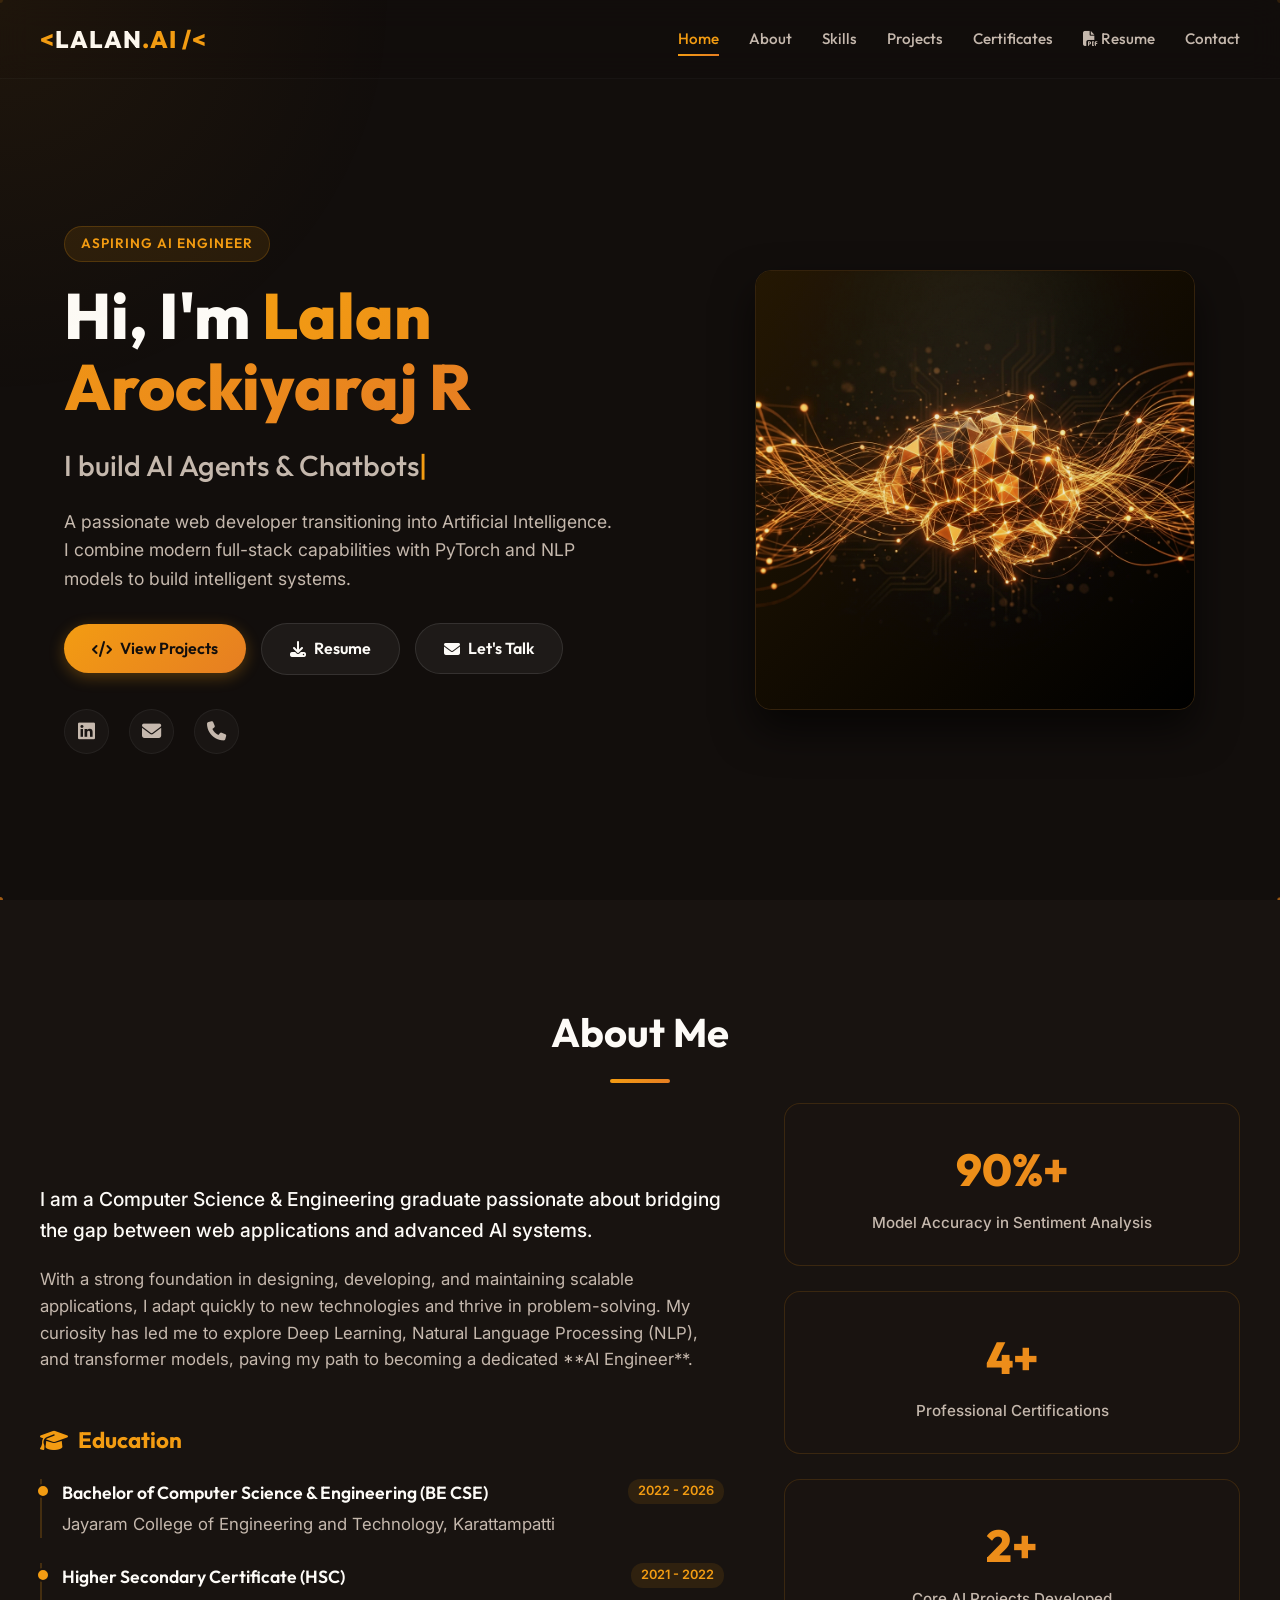
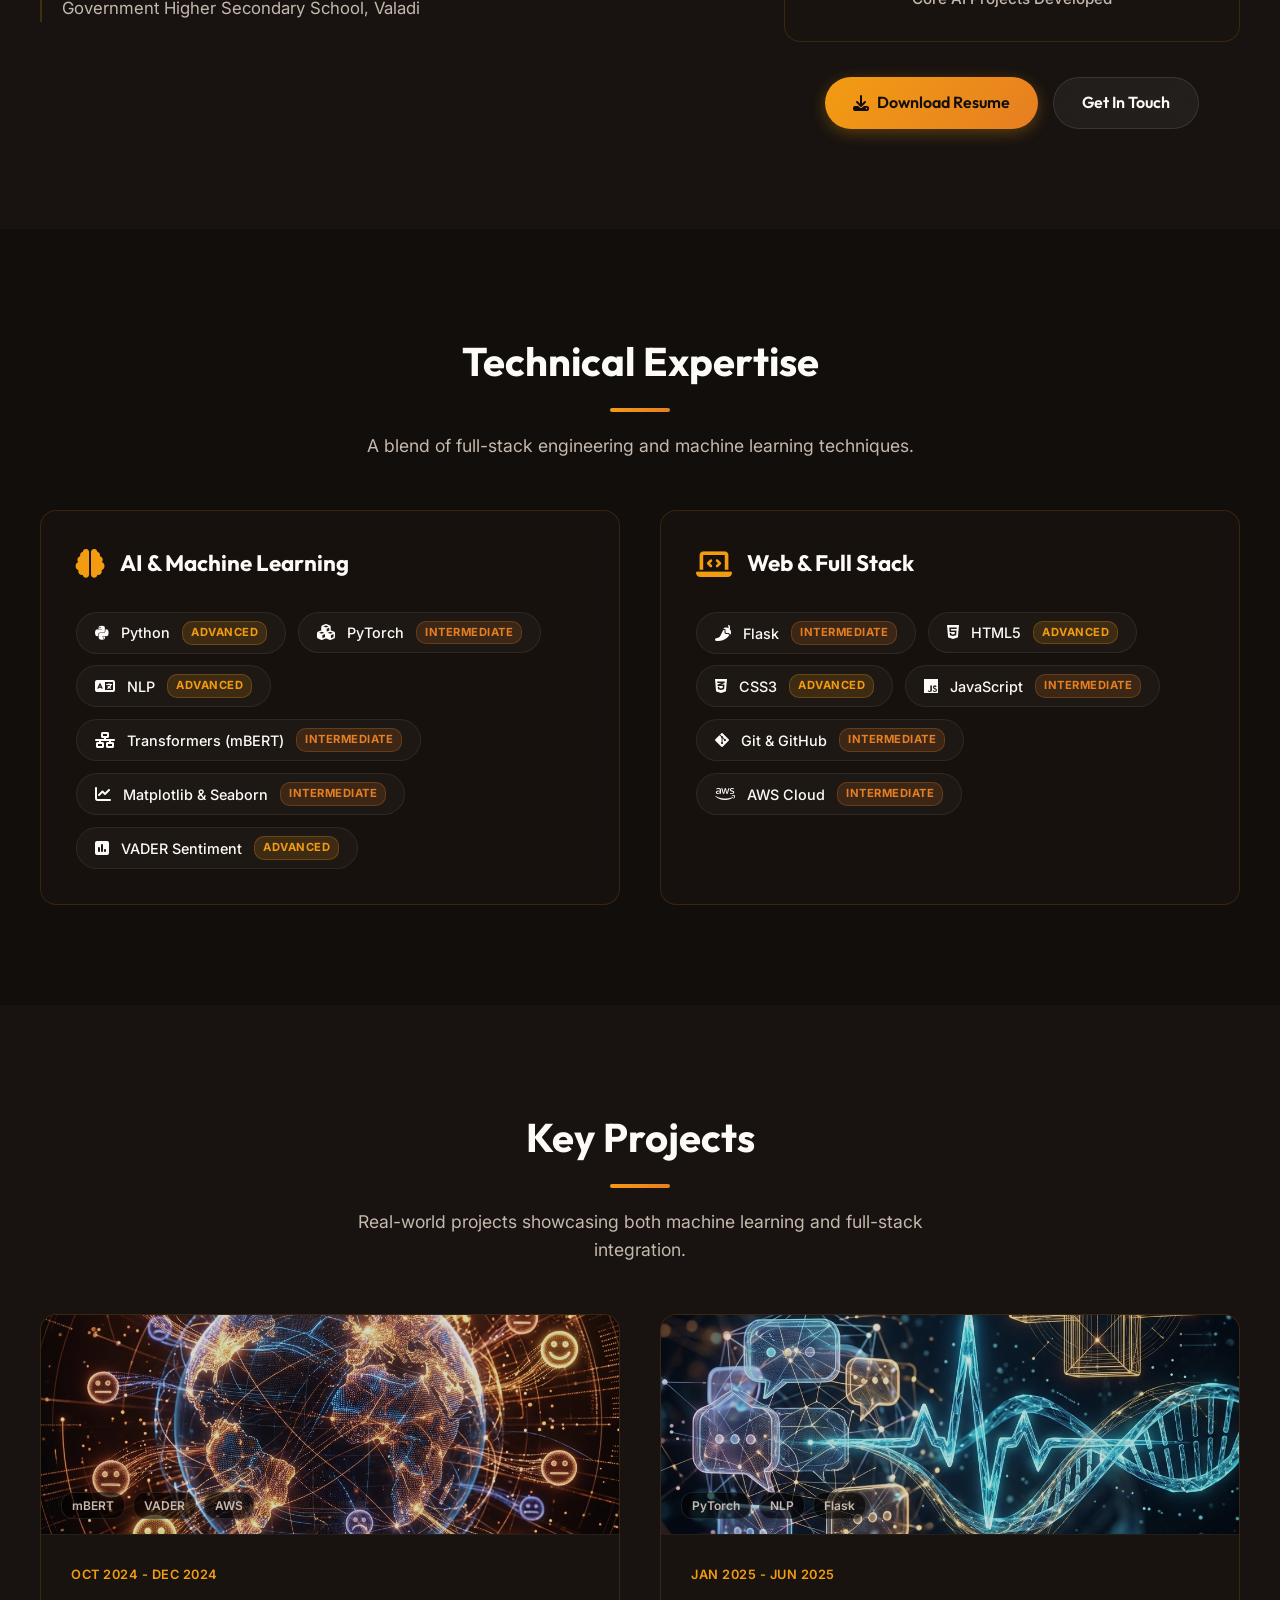
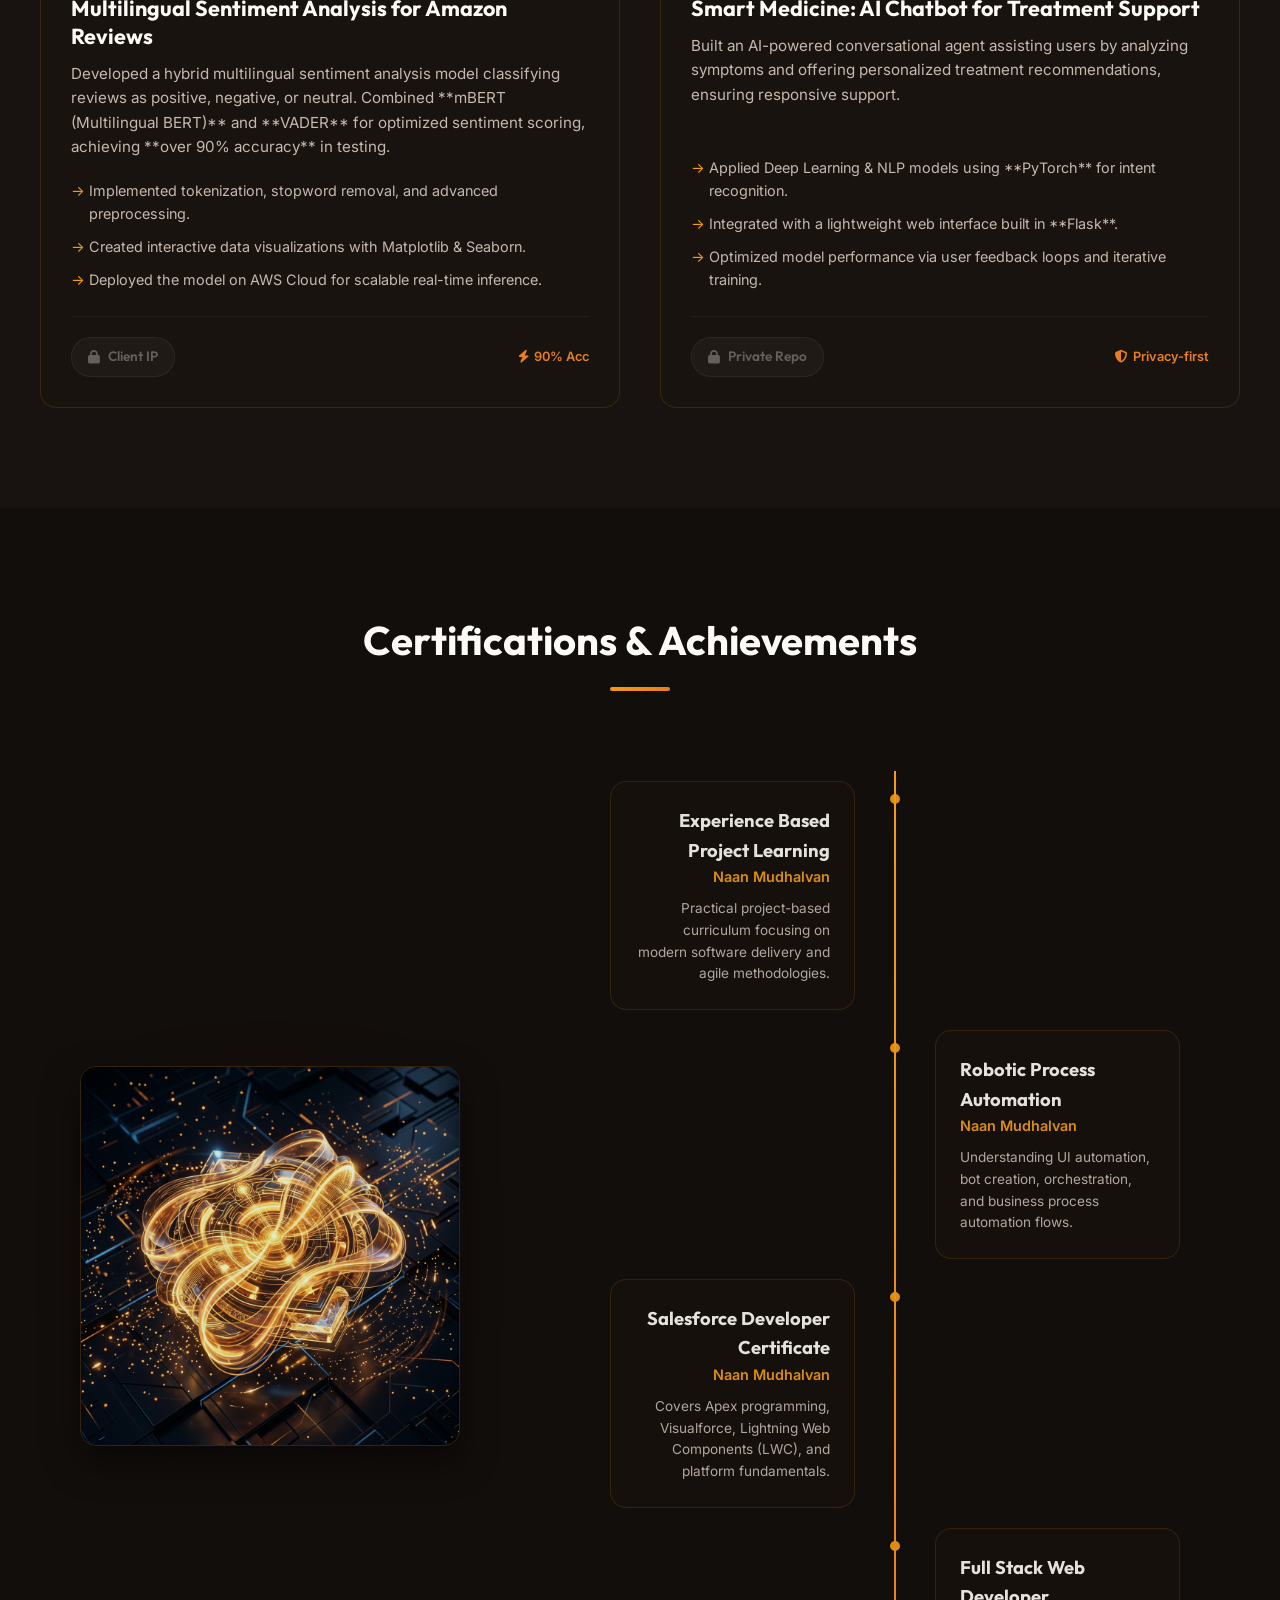
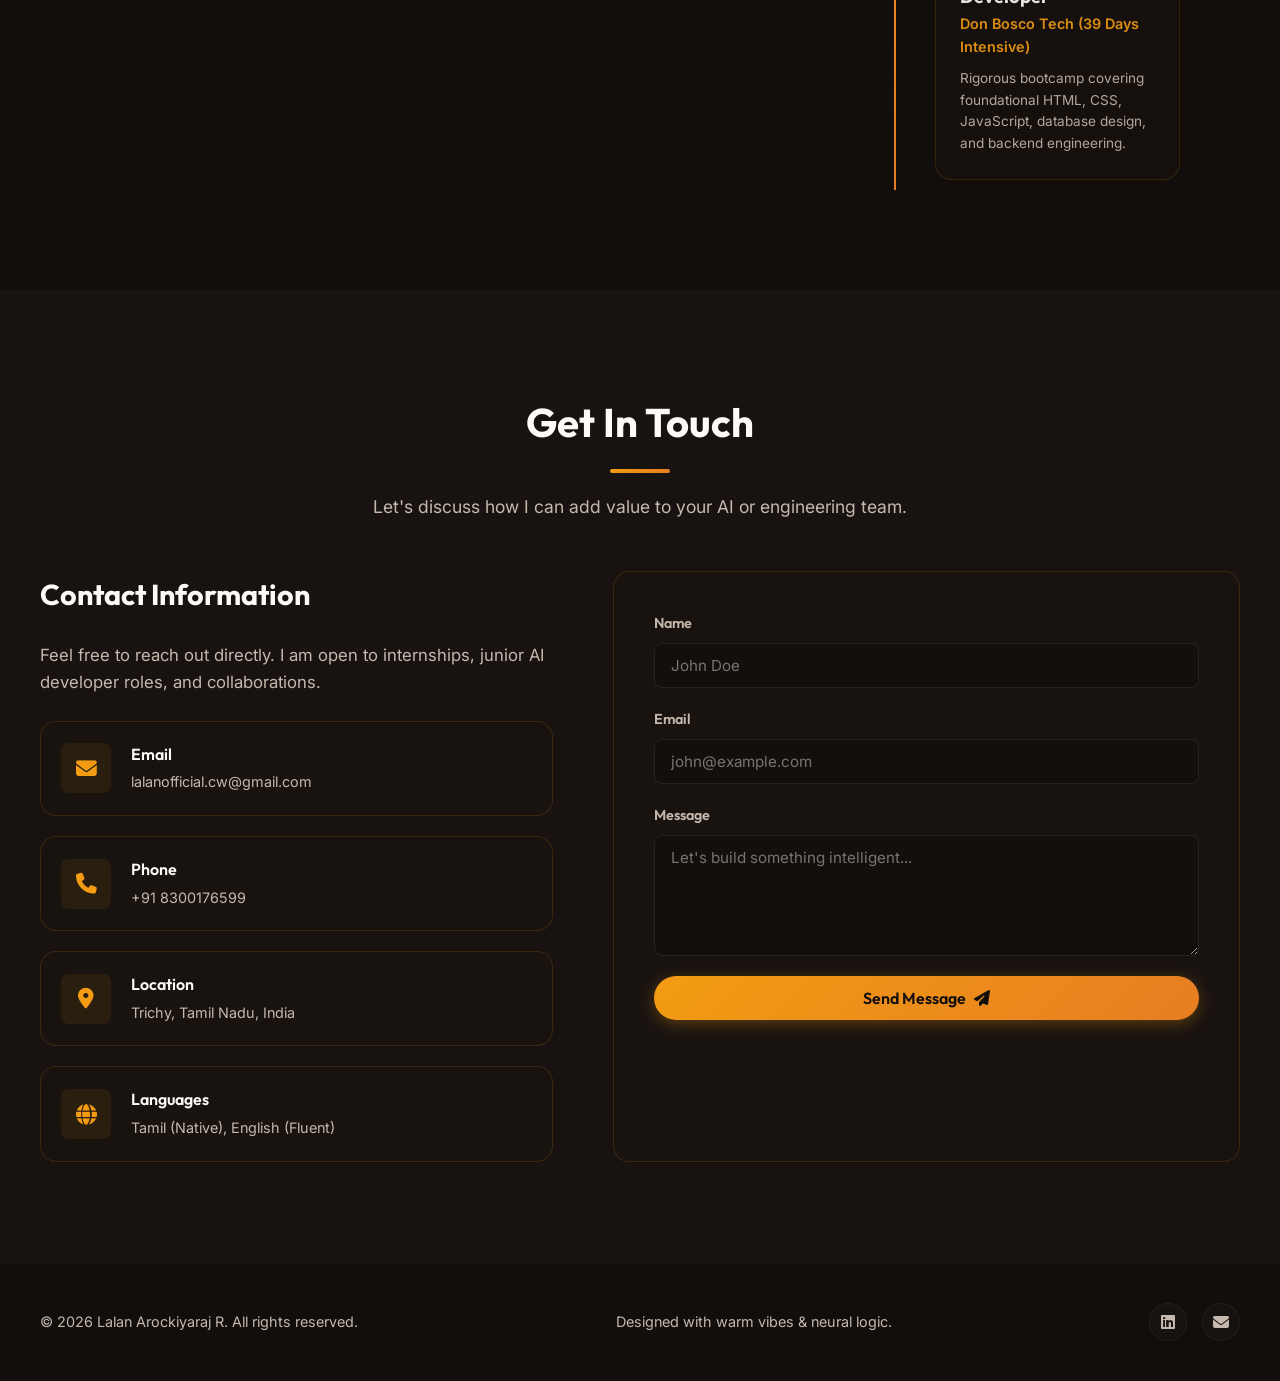
==== commit b1dfddf9: "responsive" ====
--- a/index.html
+++ b/index.html
@@ -23,9 +23,9 @@
     <!-- Header / Navigation -->
     <header class="header">
         <div class="logo">
-            <span class="logo-accent">&lt;</span>LALAN<span class="logo-accent">.AI /&gt;</span>
+            <span class="logo-accent">&lt;</span>LALAN<span class="logo-accent">.AI /&lt;</span>
         </div>
-        <nav class="nav-links">
+        <nav id="main-nav" class="nav-links" role="navigation" aria-label="Main Navigation">
             <a href="#home" class="nav-item active">Home</a>
             <a href="#about" class="nav-item">About</a>
             <a href="#skills" class="nav-item">Skills</a>
@@ -34,7 +34,7 @@
             <a href="resume.html" target="_blank" class="nav-item"><i class="fa-solid fa-file-pdf"></i> Resume</a>
             <a href="#contact" class="nav-item">Contact</a>
         </nav>
-        <button class="mobile-nav-toggle" aria-label="Toggle Navigation">
+        <button class="mobile-nav-toggle" aria-label="Toggle Navigation" aria-controls="main-nav" aria-expanded="false">
             <span class="bar"></span>
             <span class="bar"></span>
             <span class="bar"></span>
--- a/style.css
+++ b/style.css
@@ -49,6 +49,10 @@
     line-height: 1.6;
     overflow-x: hidden;
     position: relative;
+}
+
+html {
+    scroll-padding-top: 120px;
 }
 
 /* Mouse cursor volumetric spotlight glow */
@@ -361,11 +365,13 @@
    HERO SECTION
    ========================================================================== */
 .hero-section {
+    width: min(1200px, 100%);
+    margin: 0 auto;
     min-height: 100vh;
     display: flex;
     align-items: center;
     justify-content: space-between;
-    padding: 120px 8% 60px;
+    padding: 140px 24px 60px;
     gap: 50px;
     position: relative;
 }
@@ -375,6 +381,9 @@
     display: flex;
     flex-direction: column;
     gap: 20px;
+    max-width: 620px;
+    justify-content: center;
+    text-align: left;
 }
 
 .badge {
@@ -396,6 +405,7 @@
     font-size: 4rem;
     font-weight: 800;
     line-height: 1.1;
+    text-align: left;
 }
 
 .highlight {
@@ -424,14 +434,17 @@
 
 .hero-cta {
     display: flex;
+    flex-wrap: wrap;
     gap: 15px;
     margin-top: 10px;
+    align-items: center;
 }
 
 .hero-socials {
     display: flex;
     gap: 20px;
     margin-top: 15px;
+    justify-content: flex-start;
 }
 
 .hero-socials a {
@@ -544,7 +557,7 @@
     display: grid;
     grid-template-columns: 1.2fr 0.8fr;
     gap: 60px;
-    align-items: start;
+    align-items: center;
 }
 
 .about-text {
@@ -1278,21 +1291,38 @@
 /* ==========================================================================
    MEDIA QUERIES (Responsive Design)
    ========================================================================== */
+@media (max-width: 1200px) {
+    .hero-section {
+        padding: 140px 18px 60px;
+        gap: 40px;
+    }
+
+    .hero-title {
+        font-size: clamp(3rem, 5vw, 3.8rem);
+    }
+
+    .hero-subtitle {
+        font-size: clamp(1.4rem, 2.5vw, 1.6rem);
+    }
+}
+
 @media (max-width: 1024px) {
     .hero-section {
         flex-direction: column;
         text-align: center;
-        padding-top: 140px;
-        gap: 60px;
+        padding-top: 130px;
+        gap: 55px;
     }
     
     .hero-content {
         align-items: center;
         flex: auto;
+        max-width: 780px;
     }
     
     .hero-description {
         margin: 0 auto;
+        max-width: 100%;
     }
     
     .badge {
@@ -1302,11 +1332,25 @@
     .hero-visual {
         flex: auto;
         width: 100%;
-    }
-    
-    .about-grid {
+        max-width: 560px;
+    }
+    
+    .hero-image {
+        max-width: 100%;
+        height: auto;
+    }
+    
+    .hero-cta,
+    .hero-socials {
+        justify-content: center;
+    }
+    
+    .about-grid,
+    .skills-grid,
+    .projects-grid,
+    .contact-grid {
         grid-template-columns: 1fr;
-        gap: 50px;
+        gap: 40px;
     }
     
     .timeline::after {
@@ -1334,7 +1378,10 @@
 
 @media (max-width: 768px) {
     .header {
-        padding: 15px 25px;
+        width: 100%;
+        left: 0;
+        transform: none;
+        padding: 15px 18px;
     }
     
     .mobile-nav-toggle {
@@ -1345,15 +1392,16 @@
         position: fixed;
         top: 0;
         right: -100%;
-        width: 70%;
+        width: min(90vw, 320px);
         height: 100vh;
+        padding: 80px 24px;
         background: rgba(18, 14, 12, 0.98);
         backdrop-filter: blur(20px);
         -webkit-backdrop-filter: blur(20px);
         flex-direction: column;
-        justify-content: center;
-        align-items: center;
-        gap: 40px;
+        justify-content: flex-start;
+        align-items: stretch;
+        gap: 22px;
         transition: right 0.4s ease;
         border-left: 1px solid rgba(255, 255, 255, 0.05);
     }
@@ -1362,6 +1410,12 @@
         right: 0;
     }
     
+    .nav-item {
+        width: 100%;
+        text-align: center;
+        padding: 16px 0;
+    }
+    
     .mobile-nav-toggle.active .bar:nth-child(1) {
         transform: translateY(8px) rotate(45deg);
     }
@@ -1375,20 +1429,42 @@
     }
     
     .hero-title {
-        font-size: 2.8rem;
+        font-size: 2.4rem;
+        line-height: 1.05;
     }
     
     .hero-subtitle {
-        font-size: 1.4rem;
-    }
-    
-    .projects-grid, .contact-grid {
+        font-size: 1.3rem;
+    }
+    
+    .hero-description {
+        font-size: 1rem;
+    }
+    
+    .hero-visual {
+        width: 100%;
+        max-width: 360px;
+    }
+    
+    .project-image-container {
+        height: 180px;
+    }
+    
+    .projects-grid,
+    .contact-grid,
+    .skills-grid,
+    .about-grid,
+    .certifications-grid {
         grid-template-columns: 1fr;
         gap: 30px;
     }
     
     .contact-form-container {
-        padding: 25px;
+        padding: 24px;
+    }
+    
+    .section {
+        padding: 80px 18px;
     }
     
     .section-title {
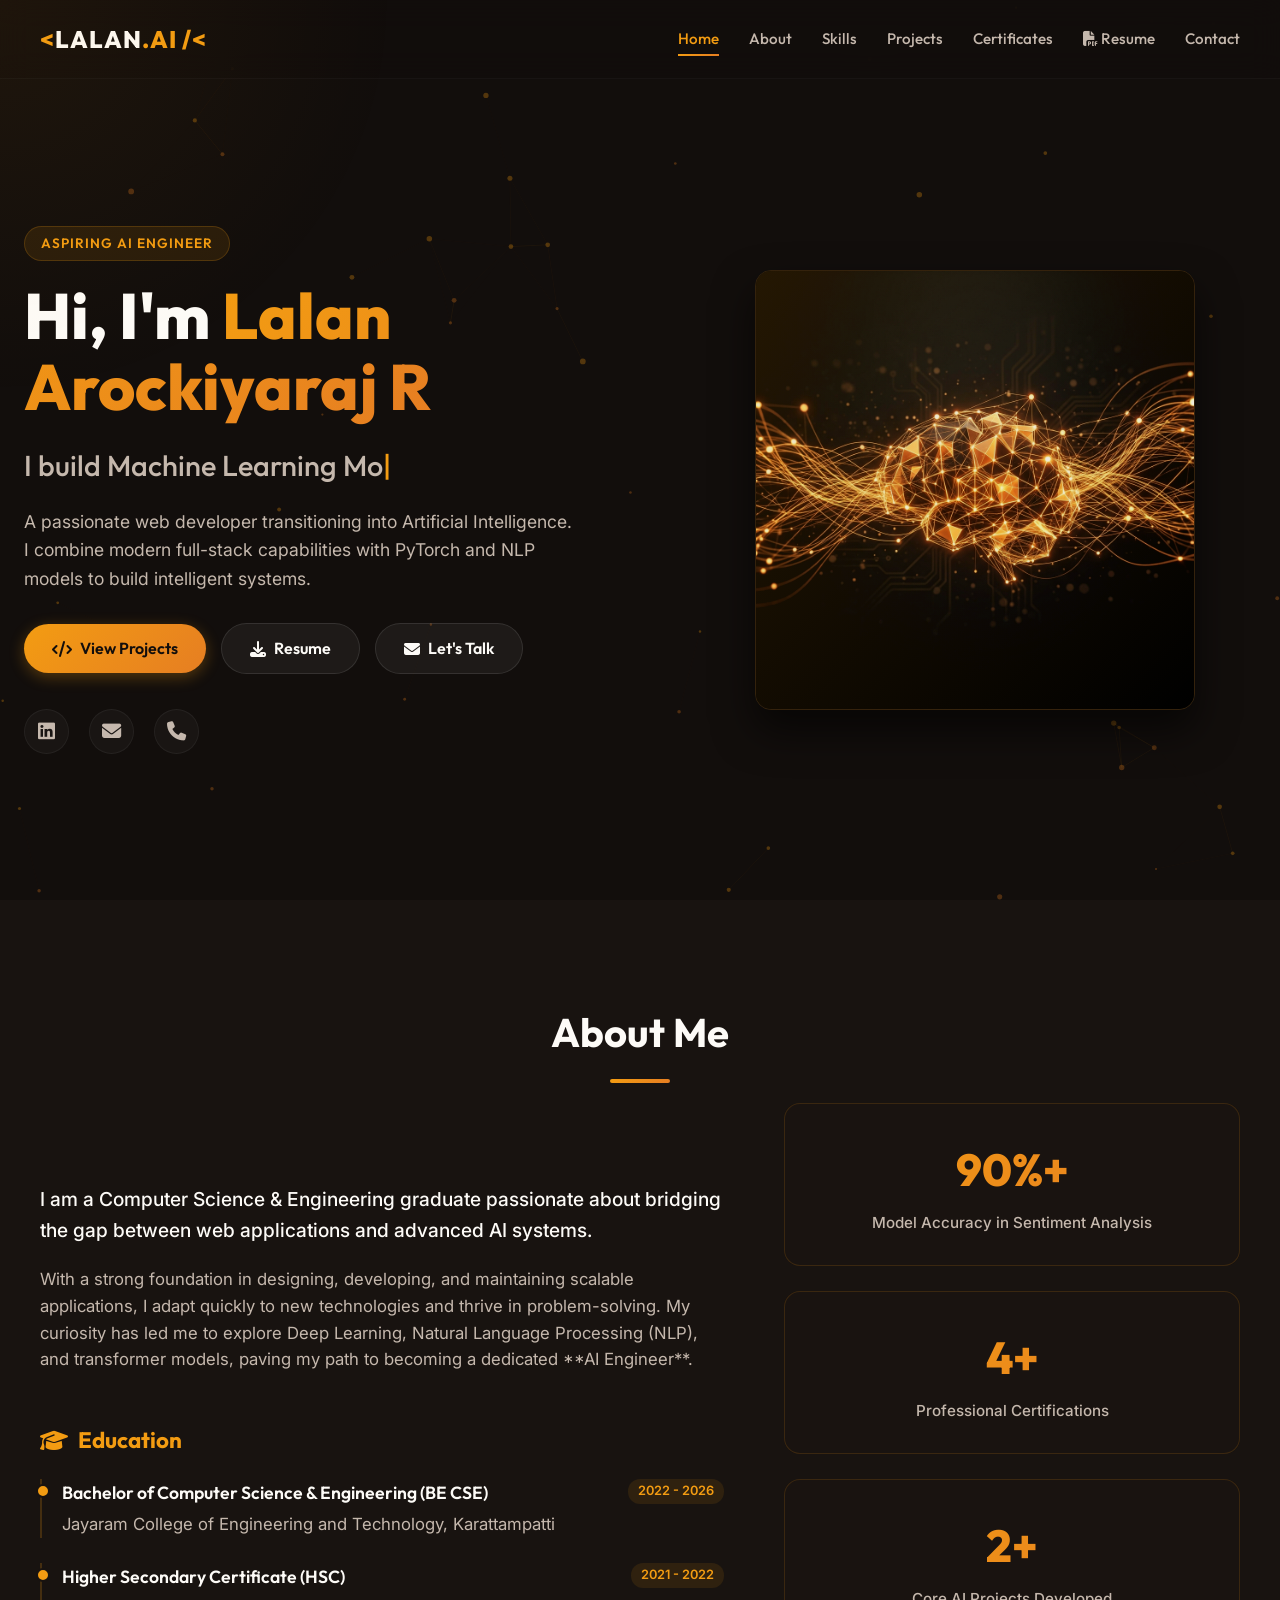
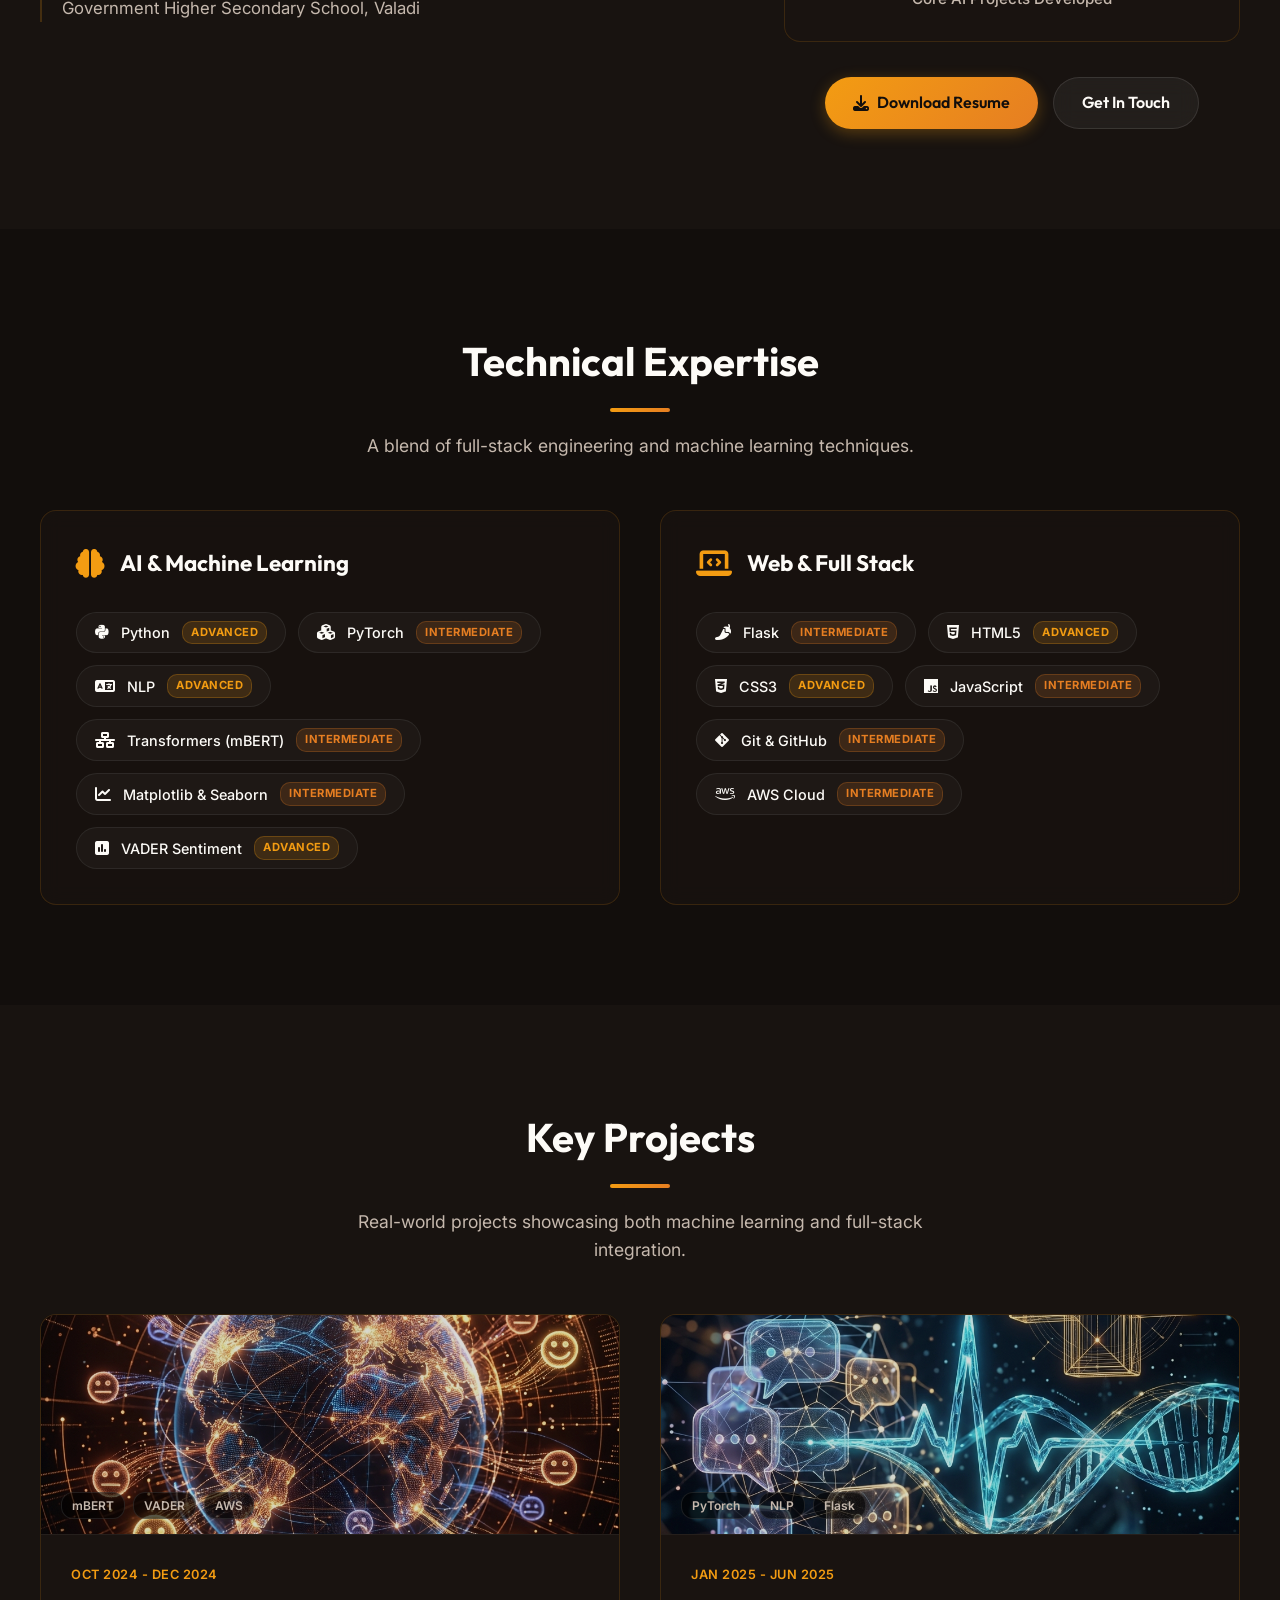
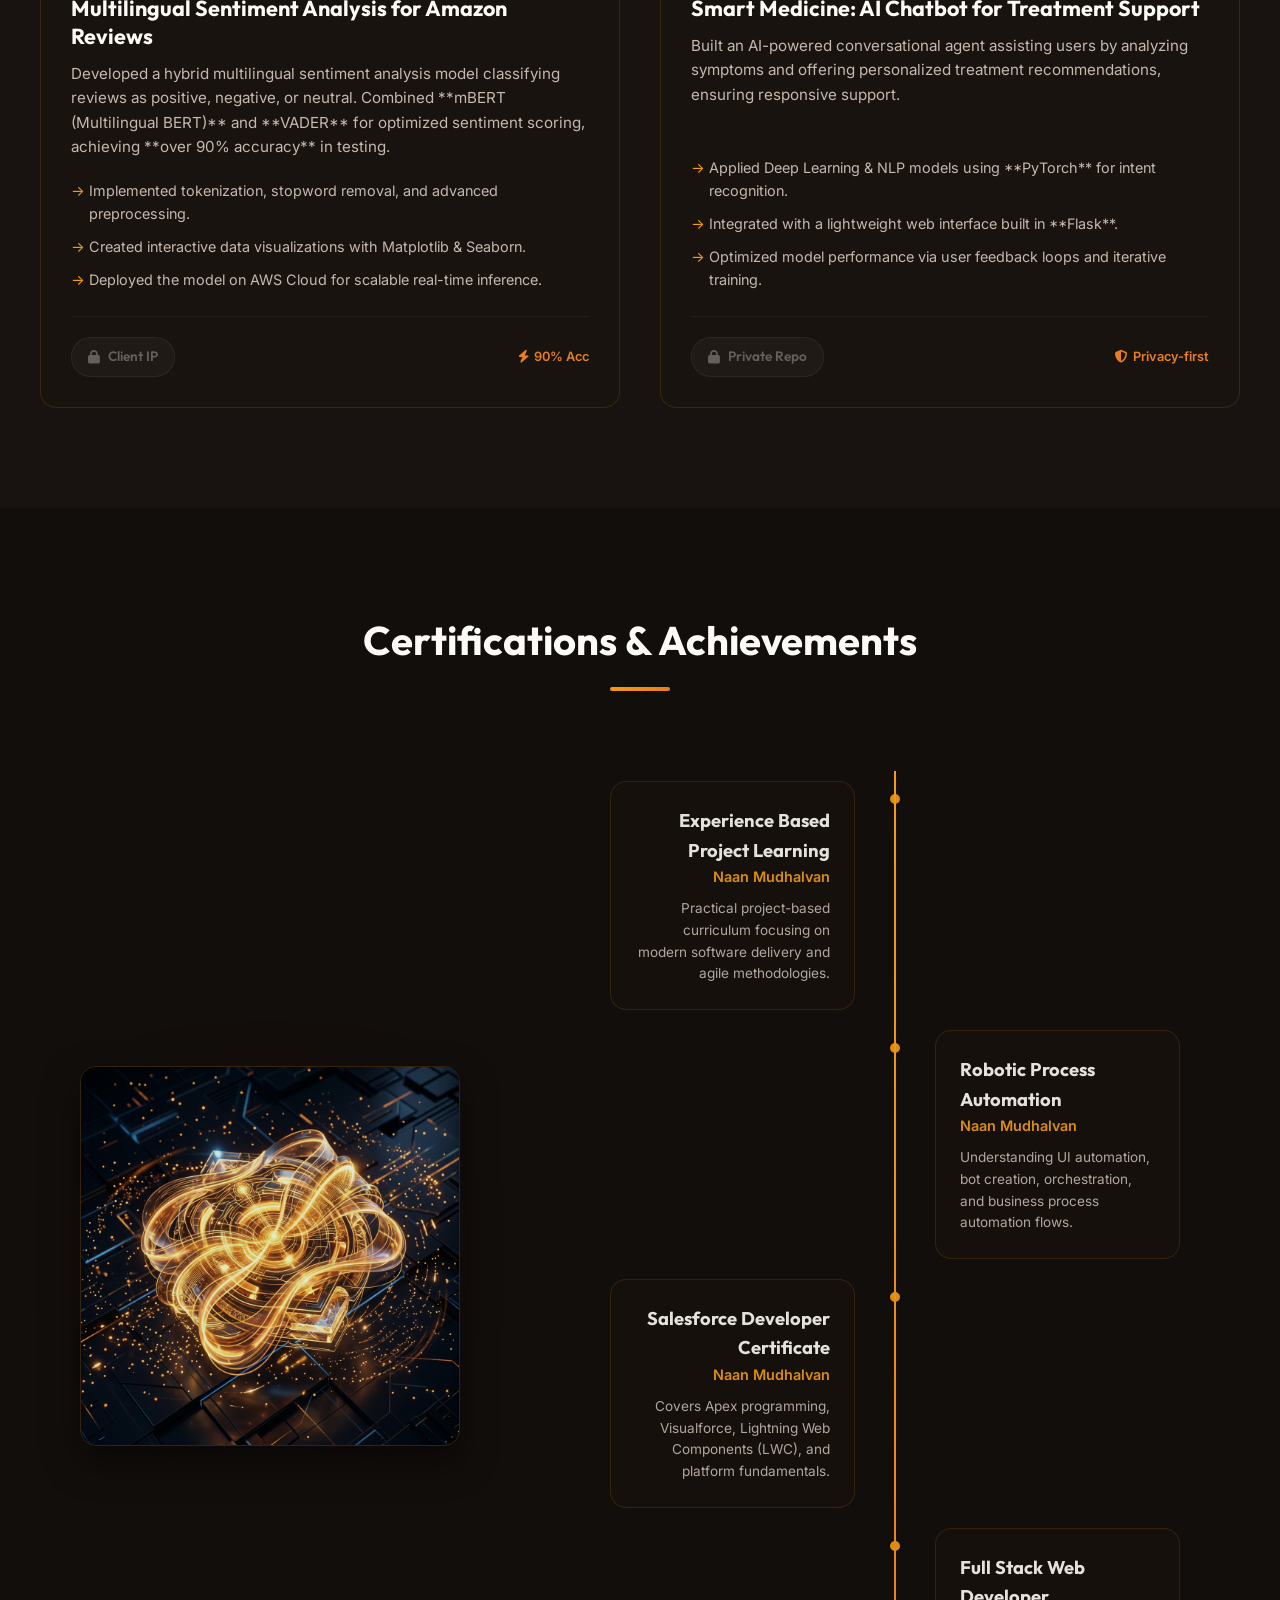
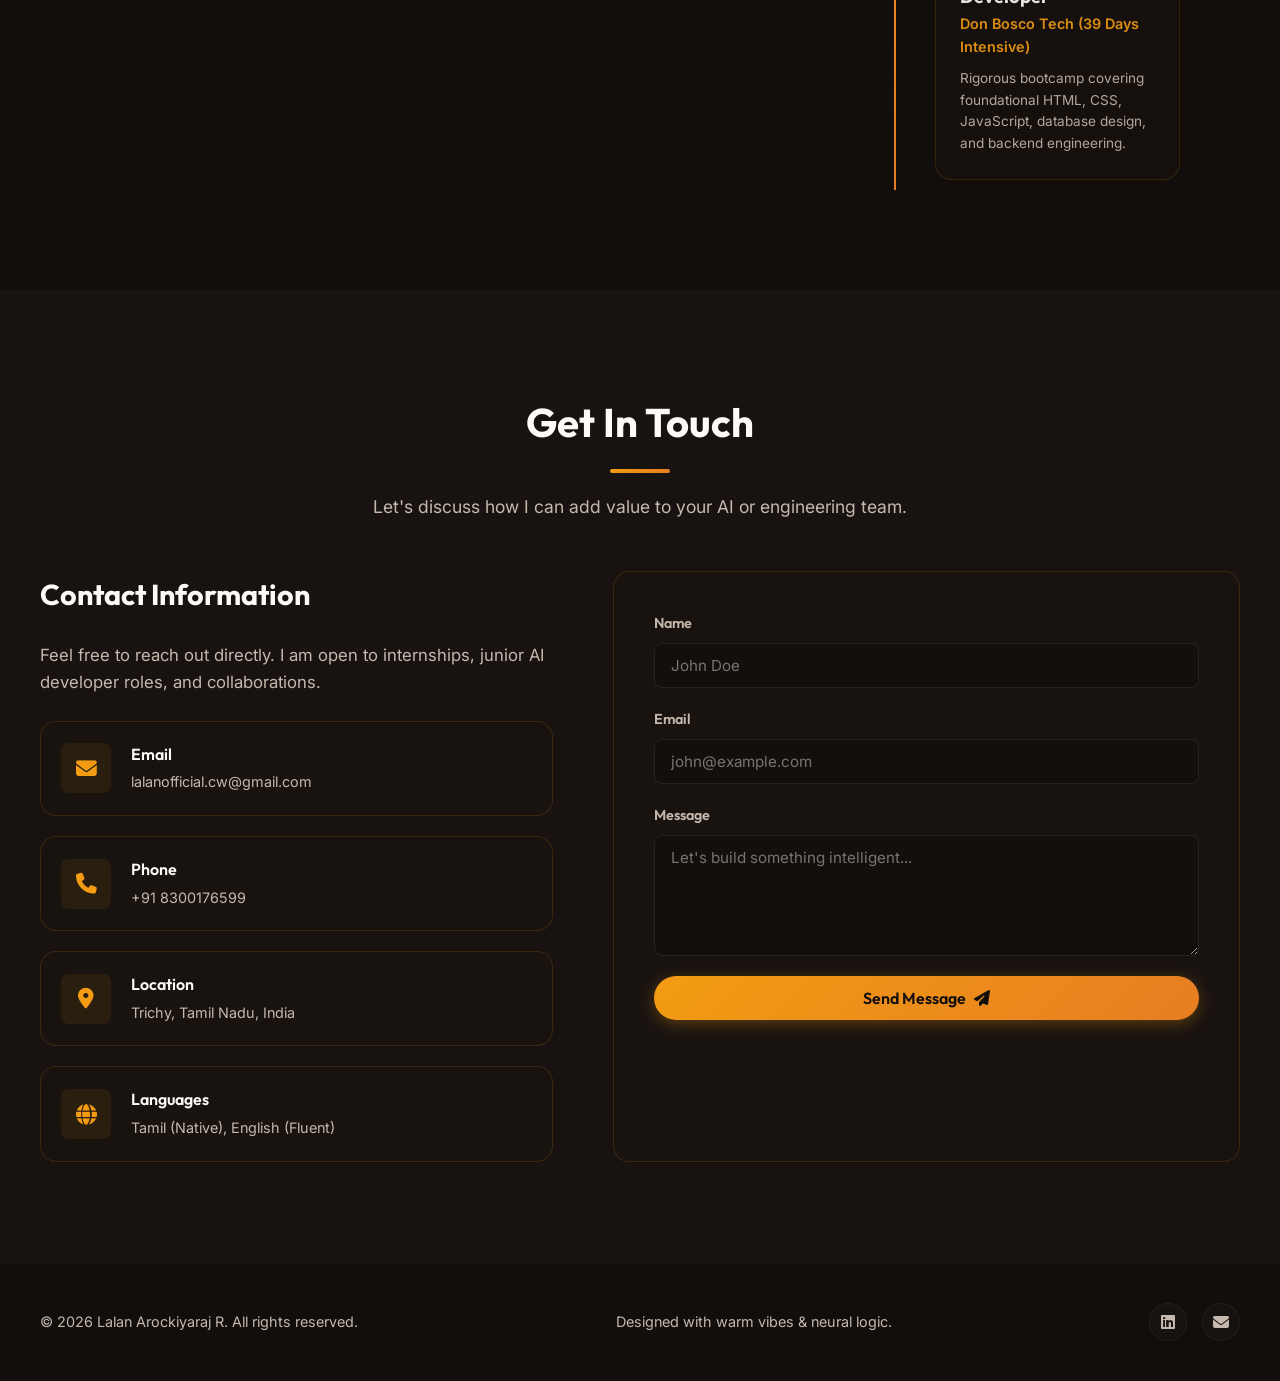
==== commit 97f96079: "responsive3" ====
--- a/index.html
+++ b/index.html
@@ -31,7 +31,7 @@
             <a href="#skills" class="nav-item">Skills</a>
             <a href="#projects" class="nav-item">Projects</a>
             <a href="#certifications" class="nav-item">Certificates</a>
-            <a href="resume.html" target="_blank" class="nav-item"><i class="fa-solid fa-file-pdf"></i> Resume</a>
+            <a href="assets/lalan-resume.pdf" download="Lalan-Arockiyaraj-R-Resume.pdf" class="nav-item"><i class="fa-solid fa-file-pdf"></i> Resume</a>
             <a href="#contact" class="nav-item">Contact</a>
         </nav>
         <button class="mobile-nav-toggle" aria-label="Toggle Navigation" aria-controls="main-nav" aria-expanded="false">
@@ -59,7 +59,7 @@
                     <a href="#projects" class="btn btn-primary">
                         <i class="fa-solid fa-code"></i> View Projects
                     </a>
-                    <a href="resume.html" target="_blank" class="btn btn-secondary btn-resume">
+                    <a href="assets/lalan-resume.pdf" download="Lalan-Arockiyaraj-R-Resume.pdf" class="btn btn-secondary btn-resume">
                         <i class="fa-solid fa-download"></i> Resume
                     </a>
                     <a href="#contact" class="btn btn-secondary">
@@ -130,7 +130,7 @@
                             <div class="stat-desc">Core AI Projects Developed</div>
                         </div>
                         <div class="about-action" style="gap: 15px;">
-                            <a href="resume.html" target="_blank" class="btn btn-primary btn-resume">
+                            <a href="assets/lalan-resume.pdf" download="Lalan-Arockiyaraj-R-Resume.pdf" class="btn btn-primary btn-resume">
                                 <i class="fa-solid fa-download"></i> Download Resume
                             </a>
                             <a href="#contact" class="btn btn-secondary">Get In Touch</a>
@@ -349,15 +349,15 @@
                         <form id="contact-form" class="contact-form">
                             <div class="form-group">
                                 <label for="name">Name</label>
-                                <input type="text" id="name" required placeholder="John Doe">
+                                <input type="text" id="name" name="name" required placeholder="John Doe">
                             </div>
                             <div class="form-group">
                                 <label for="email">Email</label>
-                                <input type="email" id="email" required placeholder="john@example.com">
+                                <input type="email" id="email" name="email" required placeholder="john@example.com">
                             </div>
                             <div class="form-group">
                                 <label for="message">Message</label>
-                                <textarea id="message" rows="5" required placeholder="Let's build something intelligent..."></textarea>
+                                <textarea id="message" name="message" rows="5" required placeholder="Let's build something intelligent..."></textarea>
                             </div>
                             <button type="submit" class="btn btn-primary btn-block">
                                 Send Message <i class="fa-solid fa-paper-plane"></i>
--- a/style.css
+++ b/style.css
@@ -352,6 +352,8 @@
     background: transparent;
     border: none;
     cursor: pointer;
+    position: relative;
+    z-index: 101;
 }
 
 .mobile-nav-toggle .bar {
@@ -1391,7 +1393,7 @@
     .nav-links {
         position: fixed;
         top: 0;
-        right: -100%;
+        right: 0;
         width: min(90vw, 320px);
         height: 100vh;
         padding: 80px 24px;
@@ -1402,12 +1404,13 @@
         justify-content: flex-start;
         align-items: stretch;
         gap: 22px;
-        transition: right 0.4s ease;
+        transform: translateX(100%);
+        transition: transform 0.4s ease;
         border-left: 1px solid rgba(255, 255, 255, 0.05);
     }
     
     .nav-links.active {
-        right: 0;
+        transform: translateX(0);
     }
     
     .nav-item {
@@ -1638,3 +1641,310 @@
         order: -1; /* Display image above timeline on tablets/mobile */
     }
 }
+
+/* ==========================================================================
+   RESPONSIVE POLISH
+   ========================================================================== */
+img,
+canvas {
+    max-width: 100%;
+}
+
+html,
+body {
+    width: 100%;
+    max-width: 100%;
+    overflow-x: hidden;
+}
+
+.section-container,
+.hero-section,
+.footer-container {
+    width: 100%;
+}
+
+.hero-title,
+.section-title,
+.project-title,
+.timeline-content h3,
+.contact-info h3,
+.category-header h3,
+.edu-header h4 {
+    overflow-wrap: anywhere;
+}
+
+.projects-grid,
+.skills-grid {
+    grid-template-columns: repeat(auto-fit, minmax(min(100%, 320px), 1fr));
+}
+
+.project-links,
+.about-action {
+    flex-wrap: wrap;
+    gap: 12px;
+}
+
+.info-item,
+.skill-tag,
+.btn {
+    min-width: 0;
+}
+
+.info-item > div {
+    min-width: 0;
+}
+
+.info-item > div,
+.skill-tag span,
+.btn {
+    overflow-wrap: anywhere;
+}
+
+@media (max-width: 900px) {
+    html {
+        scroll-padding-top: 86px;
+    }
+
+    .header,
+    .header.scrolled {
+        padding: 14px 20px;
+    }
+
+    .hero-section {
+        min-height: auto;
+        padding: 118px 20px 56px;
+    }
+
+    .hero-title {
+        font-size: clamp(2.35rem, 8vw, 3.4rem);
+        text-align: center;
+    }
+
+    .hero-subtitle {
+        min-height: 2.2em;
+        text-align: center;
+    }
+
+    .about-action {
+        justify-content: flex-start;
+    }
+}
+
+@media (max-width: 640px) {
+    * {
+        max-width: 100%;
+    }
+
+    body::before {
+        display: none;
+    }
+
+    #neural-canvas {
+        opacity: 0.35;
+    }
+
+    .logo {
+        font-size: 1.12rem;
+        letter-spacing: 0;
+        max-width: calc(100vw - 82px);
+        white-space: nowrap;
+        overflow: hidden;
+        text-overflow: ellipsis;
+    }
+
+    .nav-links {
+        width: min(86vw, 300px);
+        height: 100dvh;
+        padding: 76px 20px 28px;
+        gap: 12px;
+        overflow-y: auto;
+    }
+
+    .nav-item {
+        padding: 13px 0;
+    }
+
+    .section {
+        padding: 64px 16px;
+    }
+
+    .section-title {
+        font-size: clamp(1.75rem, 9vw, 2.15rem);
+    }
+
+    .section-subtitle {
+        font-size: 0.98rem;
+        margin-bottom: 34px;
+    }
+
+    .hero-section {
+        width: 100%;
+        padding: 102px 16px 48px;
+        gap: 34px;
+        overflow: hidden;
+    }
+
+    .hero-content {
+        width: 100%;
+        gap: 16px;
+        text-align: center;
+    }
+
+    .hero-title {
+        font-size: clamp(2rem, 12vw, 2.55rem);
+        text-align: center;
+    }
+
+    .hero-subtitle {
+        font-size: clamp(1.1rem, 6vw, 1.35rem);
+        width: 100%;
+        text-align: center;
+    }
+
+    .hero-description,
+    .about-text p,
+    .contact-desc {
+        font-size: 0.98rem;
+    }
+
+    .hero-cta,
+    .about-action {
+        width: 100%;
+        justify-content: center;
+    }
+
+    .hero-cta .btn,
+    .about-action .btn {
+        width: 100%;
+        justify-content: center;
+        padding-inline: 18px;
+    }
+
+    .hero-socials a {
+        width: 42px;
+        height: 42px;
+    }
+
+    .visual-image-wrapper,
+    .cert-image-wrapper {
+        width: calc(100vw - 32px);
+        max-width: 320px;
+    }
+
+    .visual-glow {
+        width: 230px;
+        height: 230px;
+    }
+
+    .skills-category,
+    .project-card,
+    .project-content,
+    .timeline-content,
+    .contact-form-container,
+    .stat-card {
+        width: 100%;
+        padding: 22px;
+    }
+
+    .project-card {
+        padding: 0;
+    }
+
+    .category-header {
+        align-items: flex-start;
+        gap: 12px;
+        margin-bottom: 22px;
+    }
+
+    .skill-tag {
+        width: 100%;
+        justify-content: space-between;
+        border-radius: var(--border-radius-sm);
+    }
+
+    .project-image-container {
+        height: clamp(160px, 48vw, 210px);
+    }
+
+    .project-tags {
+        left: 14px;
+        right: 14px;
+        bottom: 12px;
+        flex-wrap: wrap;
+    }
+
+    .project-links {
+        align-items: flex-start;
+        flex-direction: column;
+    }
+
+    .timeline {
+        margin-top: 34px;
+        padding: 0;
+    }
+
+    .timeline::after {
+        left: 8px;
+    }
+
+    .timeline-item,
+    .timeline-item:nth-child(odd),
+    .timeline-item:nth-child(even) {
+        left: 0;
+        width: 100%;
+        padding: 8px 0 18px 28px;
+        text-align: left;
+    }
+
+    .timeline-item:nth-child(odd) .timeline-dot,
+    .timeline-item:nth-child(even) .timeline-dot {
+        left: 0;
+    }
+
+    .info-item {
+        align-items: flex-start;
+        gap: 14px;
+        padding: 16px;
+    }
+
+    .info-item i {
+        width: 42px;
+        height: 42px;
+        flex: 0 0 42px;
+    }
+
+    .form-group input,
+    .form-group textarea {
+        font-size: 16px;
+    }
+
+    .footer-container {
+        justify-content: center;
+        text-align: center;
+    }
+}
+
+@media (max-width: 380px) {
+    .header,
+    .header.scrolled {
+        padding-inline: 14px;
+    }
+
+    .logo {
+        font-size: 1rem;
+    }
+
+    .hero-cta .btn,
+    .about-action .btn,
+    .contact-form .btn {
+        font-size: 0.92rem;
+    }
+
+    .skills-category,
+    .project-content,
+    .timeline-content,
+    .contact-form-container,
+    .stat-card {
+        padding: 18px;
+    }
+}
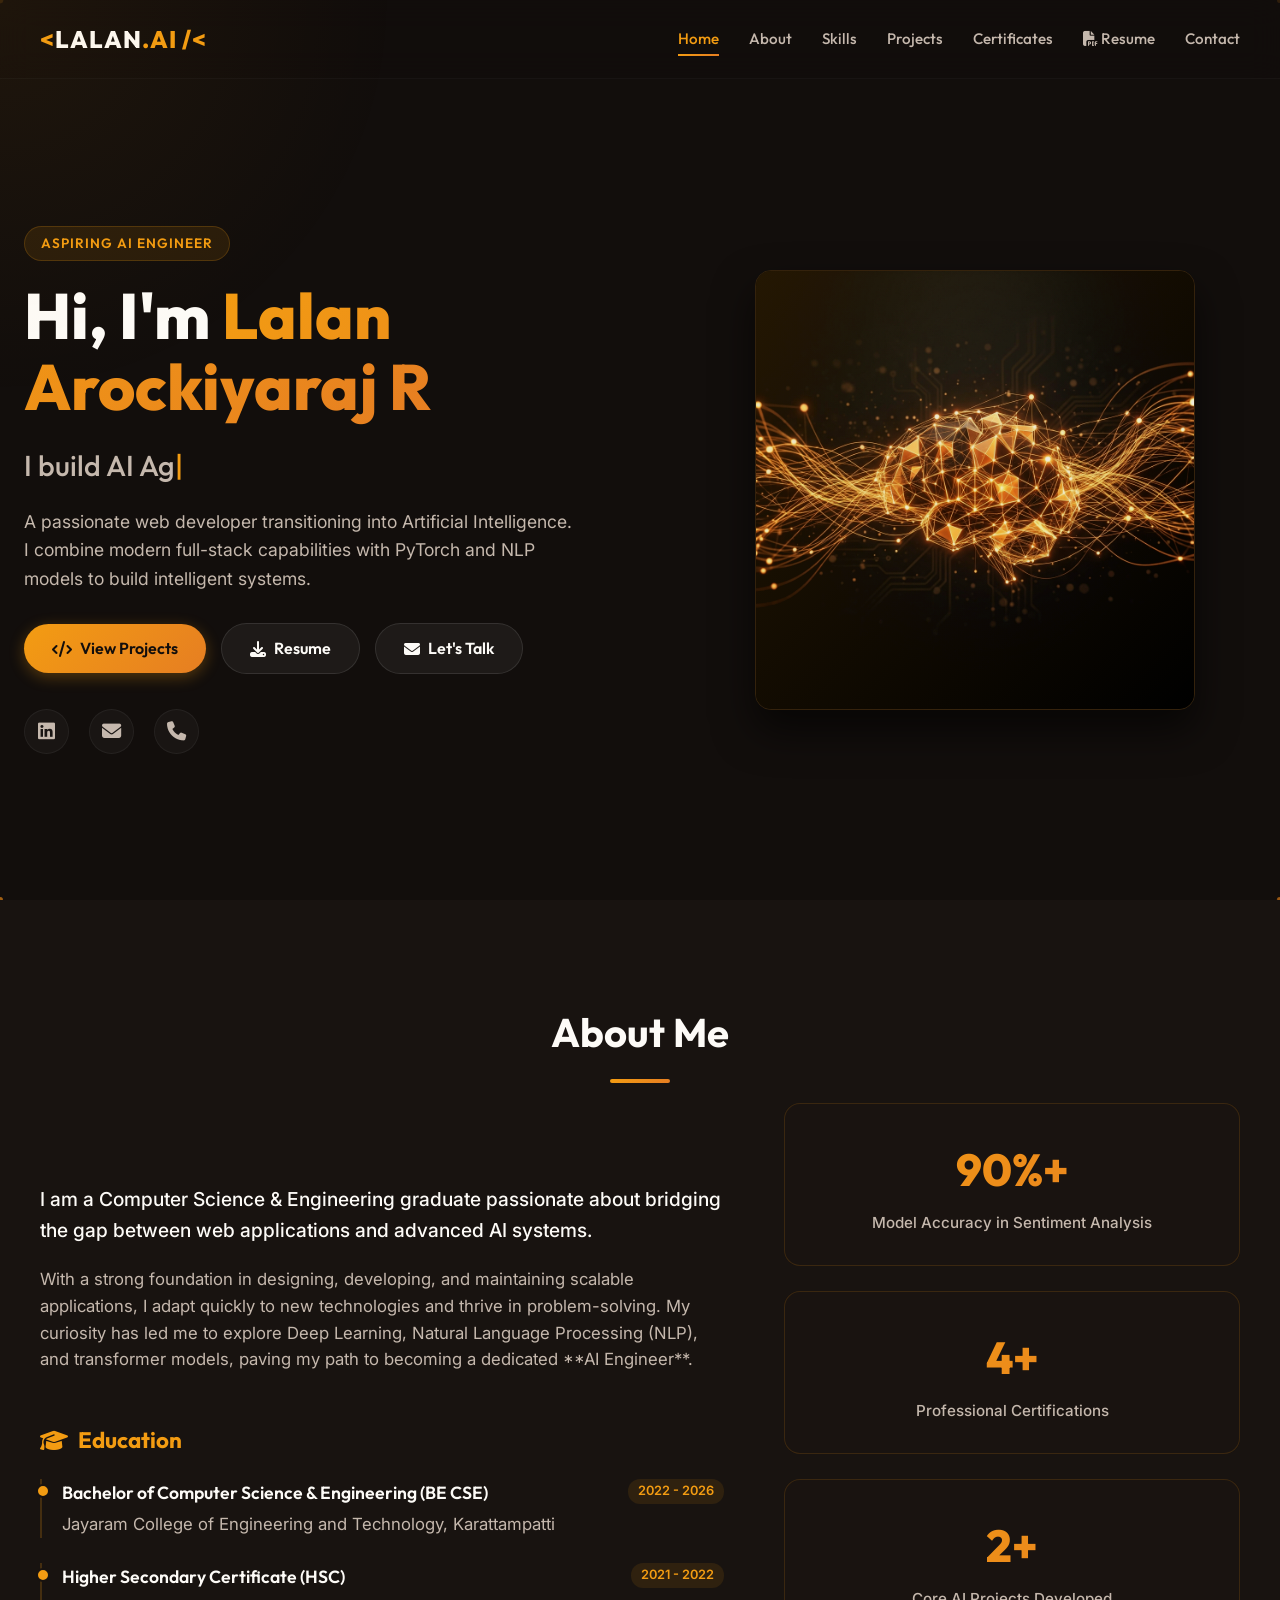
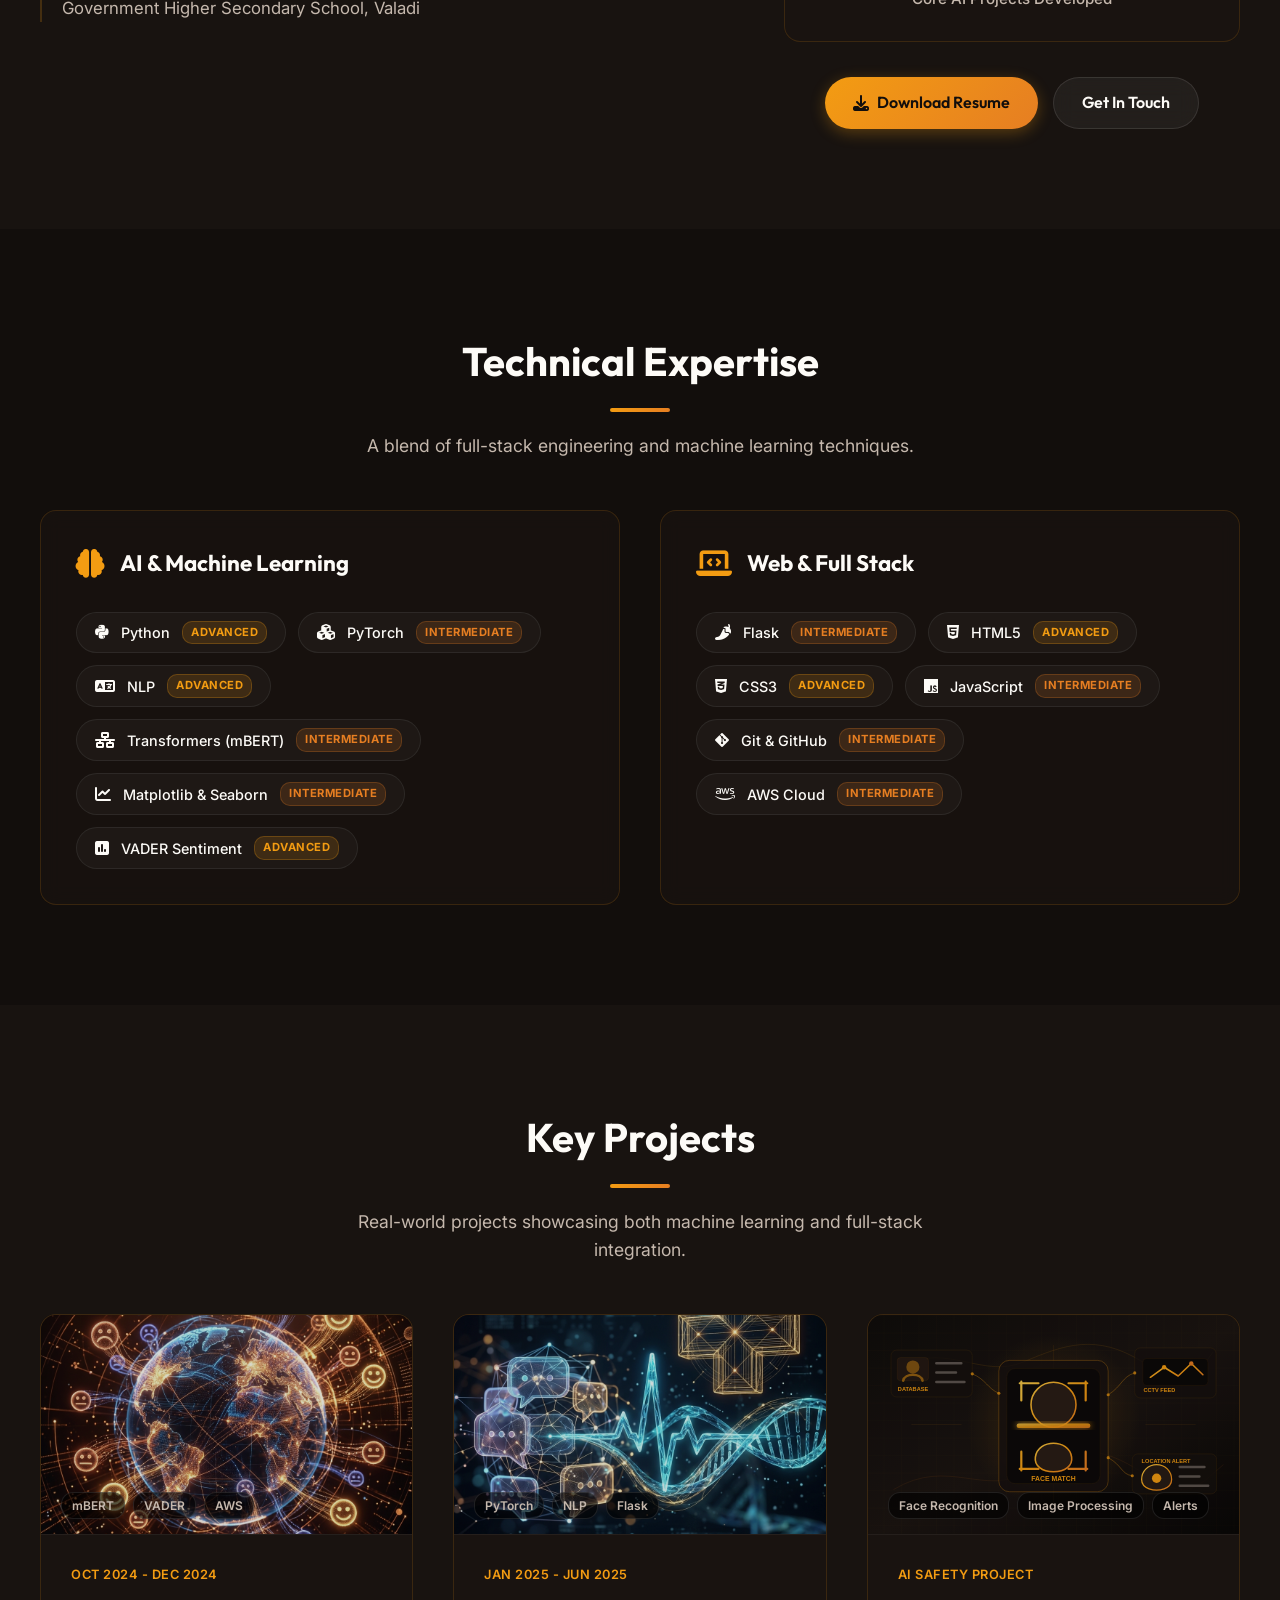
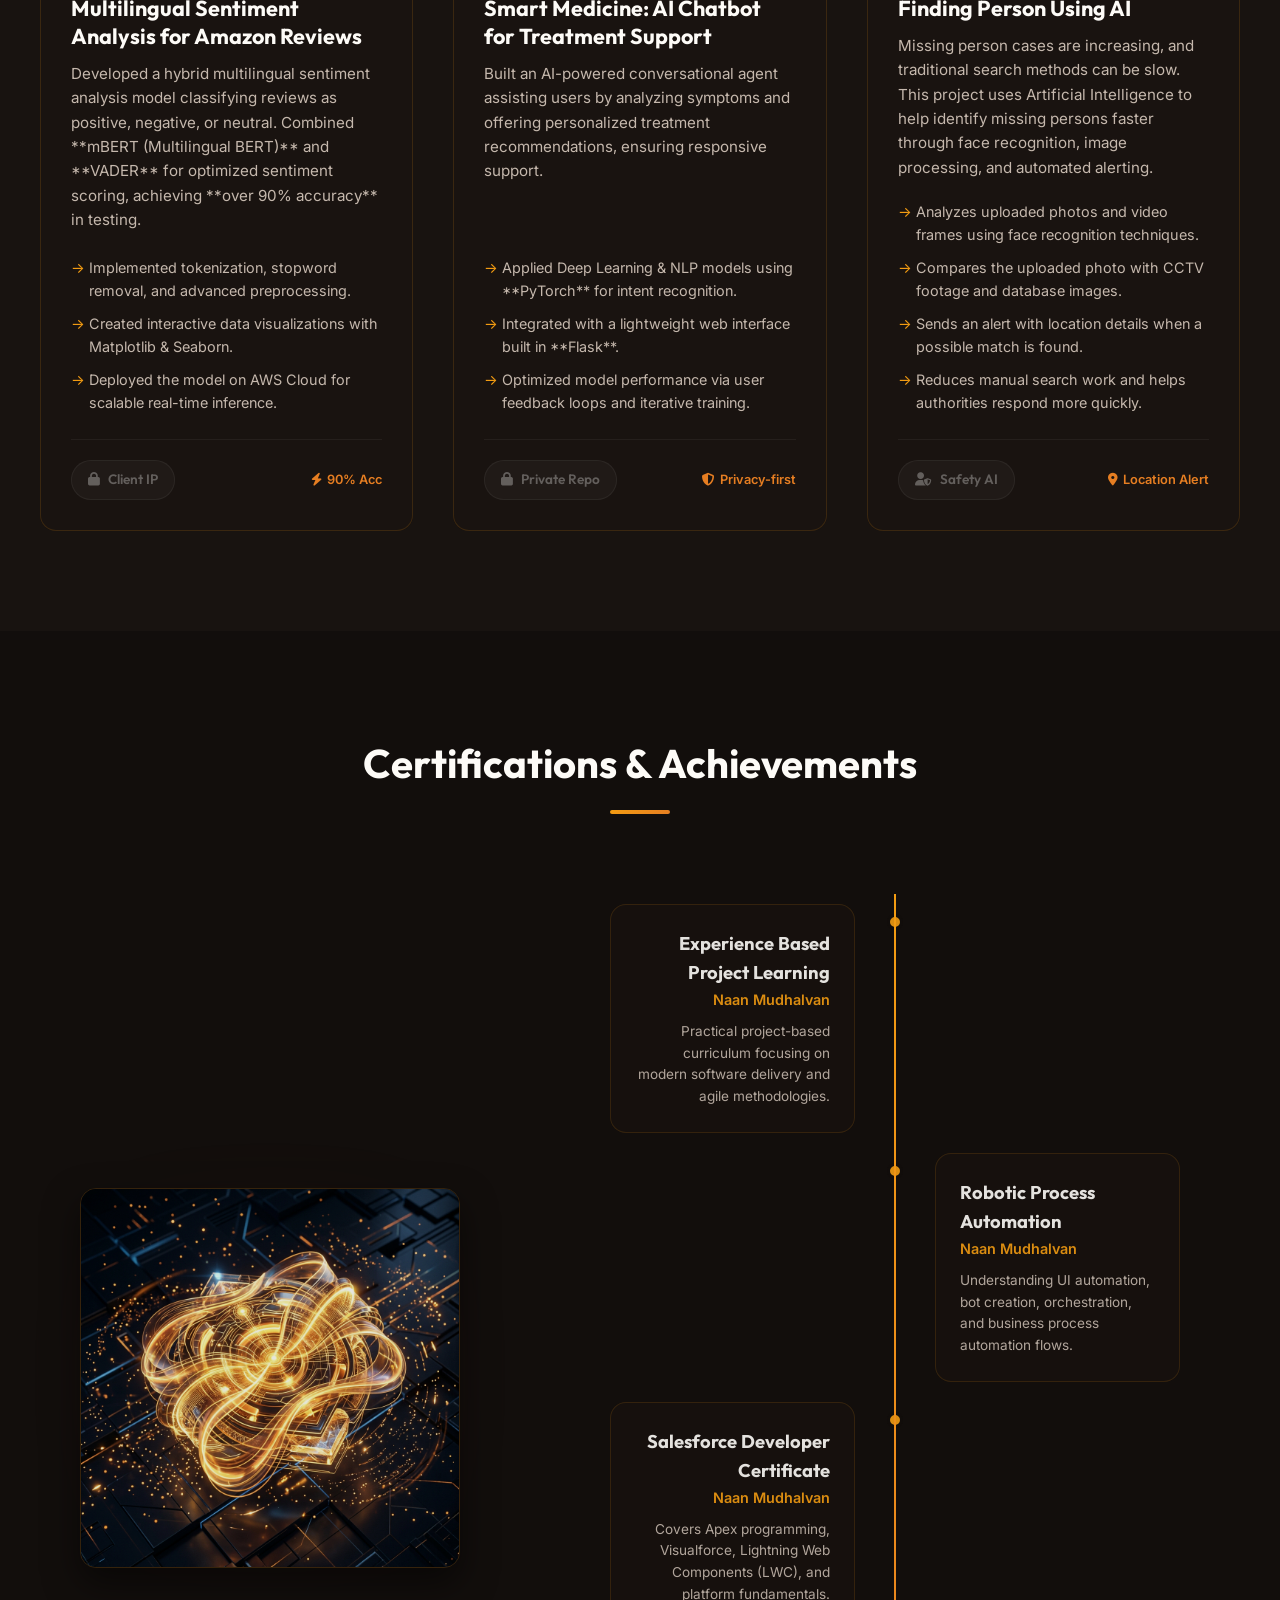
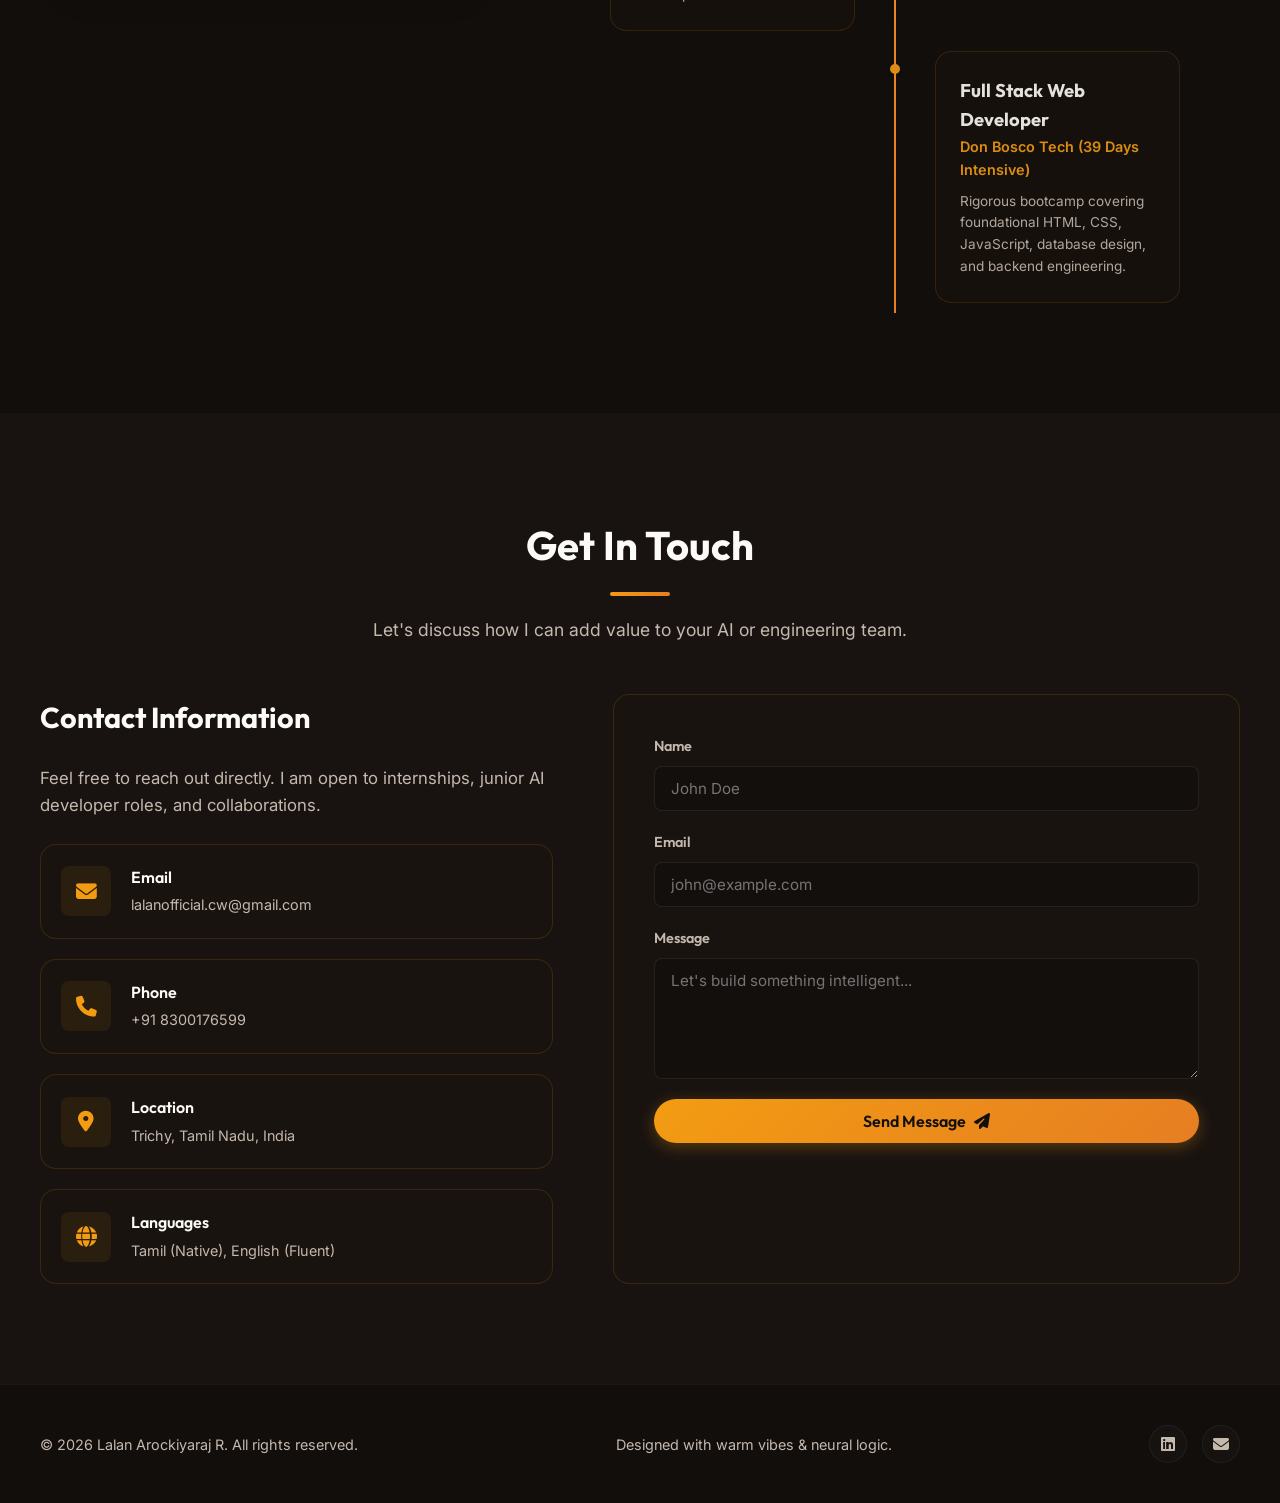
==== commit cb1ef7a5: "zoro" ====
--- a/index.html
+++ b/index.html
@@ -244,6 +244,35 @@
                             </div>
                         </div>
                     </article>
+
+                    <!-- Project 3 -->
+                    <article id="finding-person-ai" class="project-card scroll-reveal">
+                        <div class="project-image-container">
+                            <img src="assets/finding_person_ai.svg" alt="Finding Person Using AI face recognition system" class="project-image">
+                            <div class="project-tags">
+                                <span class="tag">Face Recognition</span>
+                                <span class="tag">Image Processing</span>
+                                <span class="tag">Alerts</span>
+                            </div>
+                        </div>
+                        <div class="project-content">
+                            <div class="project-date">AI Safety Project</div>
+                            <h3 class="project-title">Finding Person Using AI</h3>
+                            <p class="project-text">
+                                Missing person cases are increasing, and traditional search methods can be slow. This project uses Artificial Intelligence to help identify missing persons faster through face recognition, image processing, and automated alerting.
+                            </p>
+                            <ul class="project-bullets">
+                                <li>Analyzes uploaded photos and video frames using face recognition techniques.</li>
+                                <li>Compares the uploaded photo with CCTV footage and database images.</li>
+                                <li>Sends an alert with location details when a possible match is found.</li>
+                                <li>Reduces manual search work and helps authorities respond more quickly.</li>
+                            </ul>
+                            <div class="project-links">
+                                <span class="btn btn-sm btn-disabled"><i class="fa-solid fa-user-shield"></i> Safety AI</span>
+                                <span class="project-badge"><i class="fa-solid fa-location-dot"></i> Location Alert</span>
+                            </div>
+                        </div>
+                    </article>
                 </div>
             </div>
         </section>
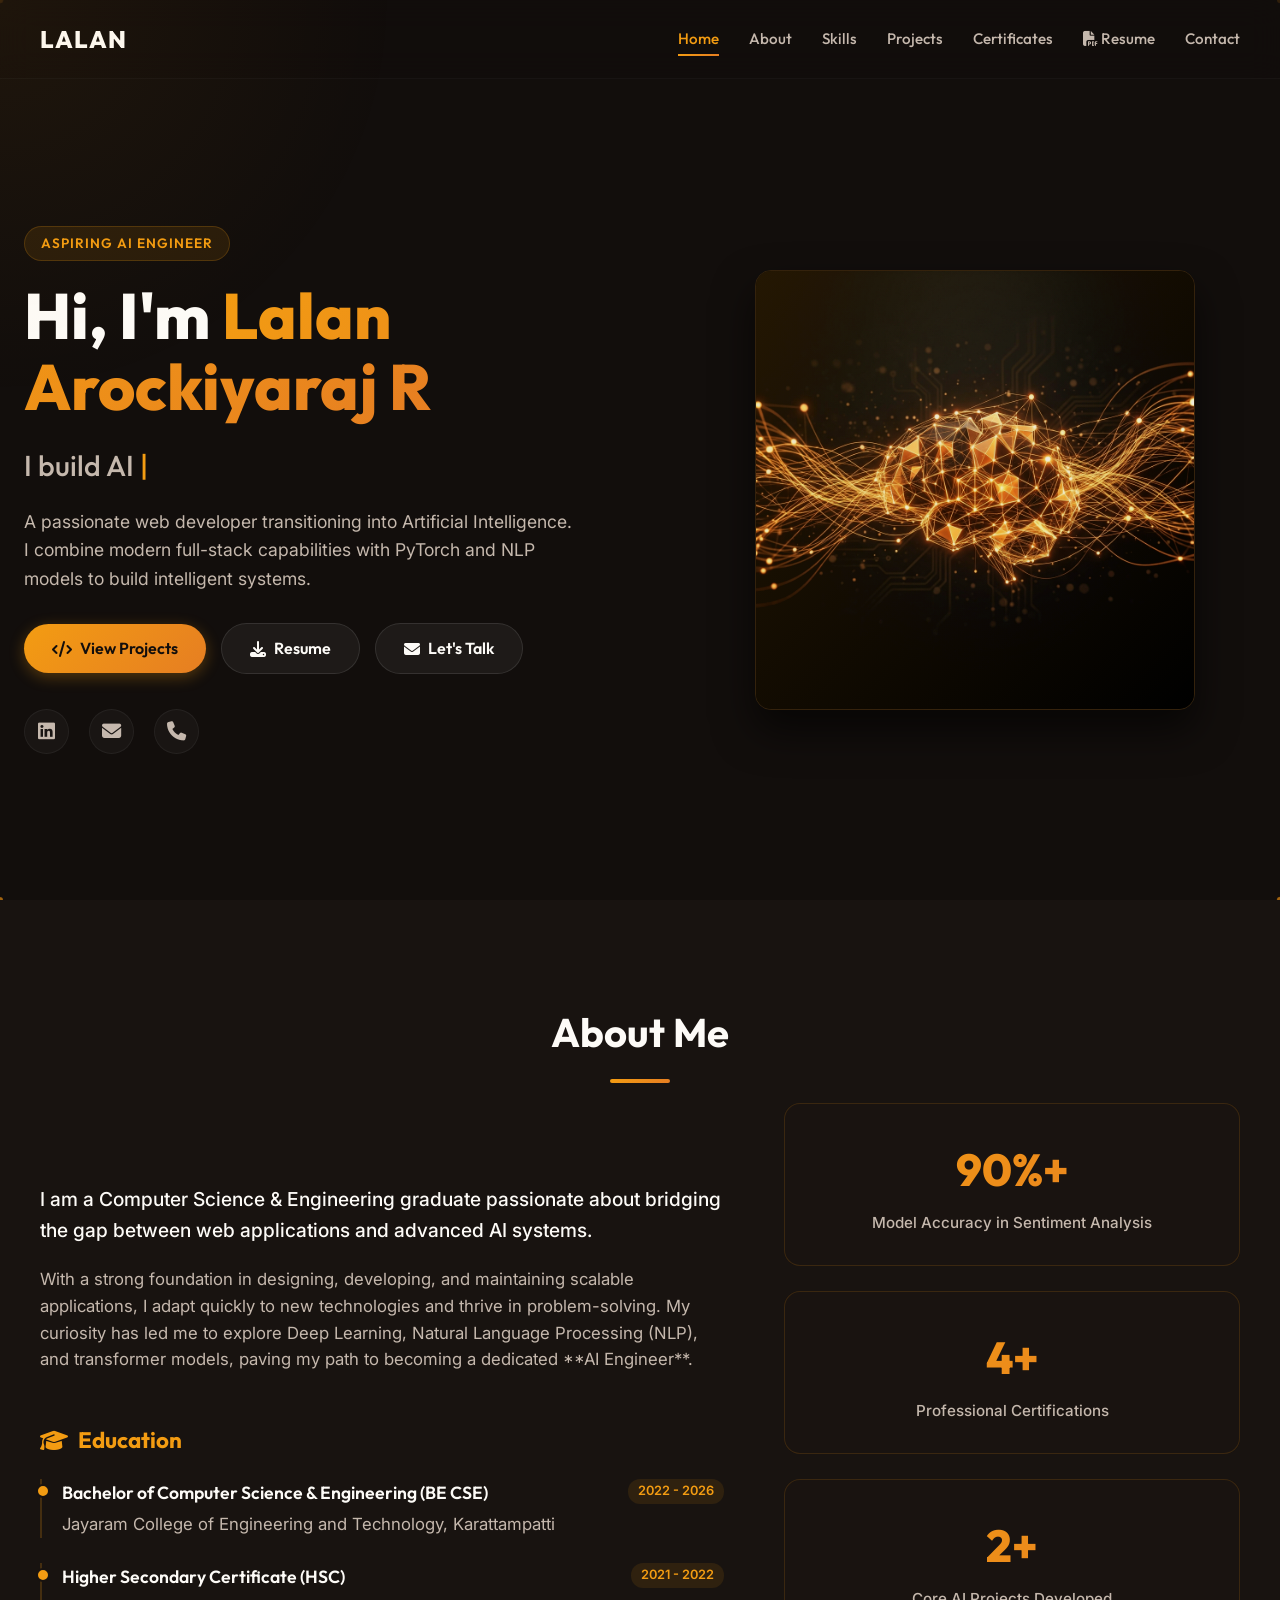
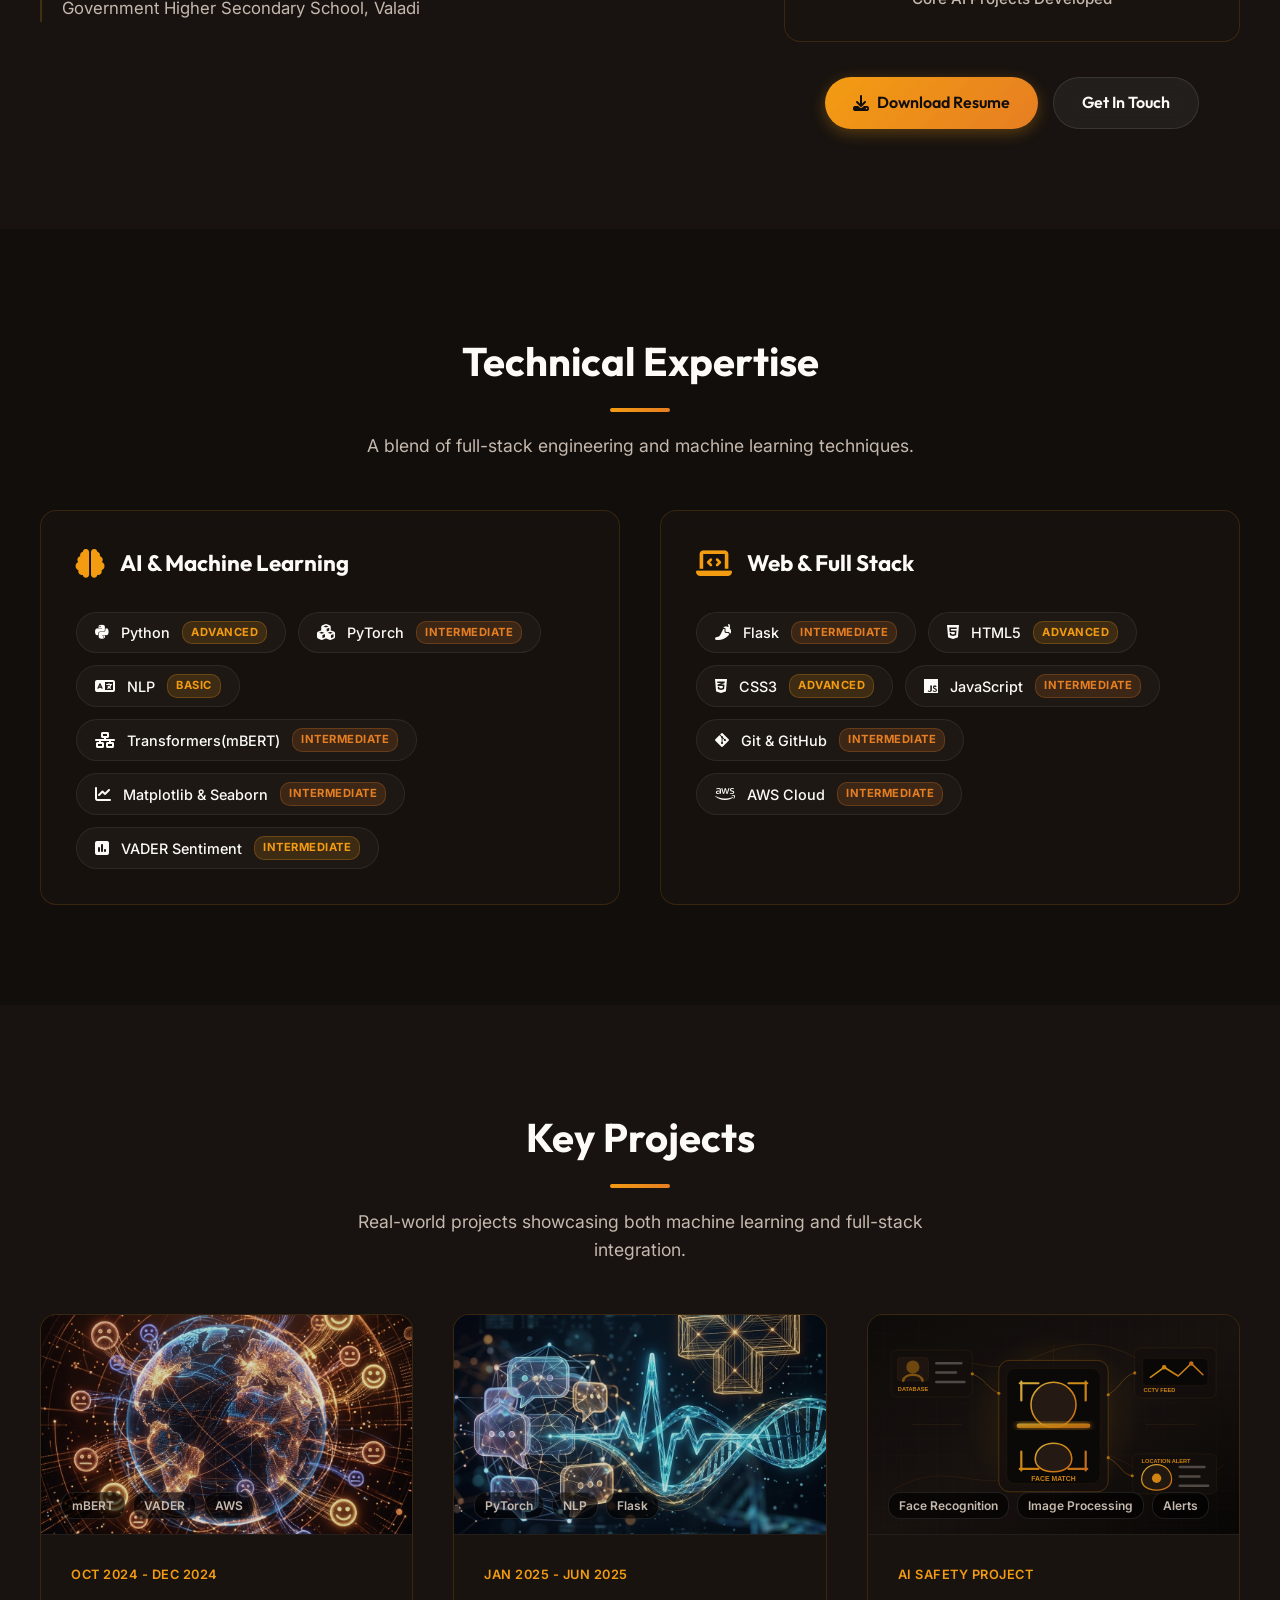
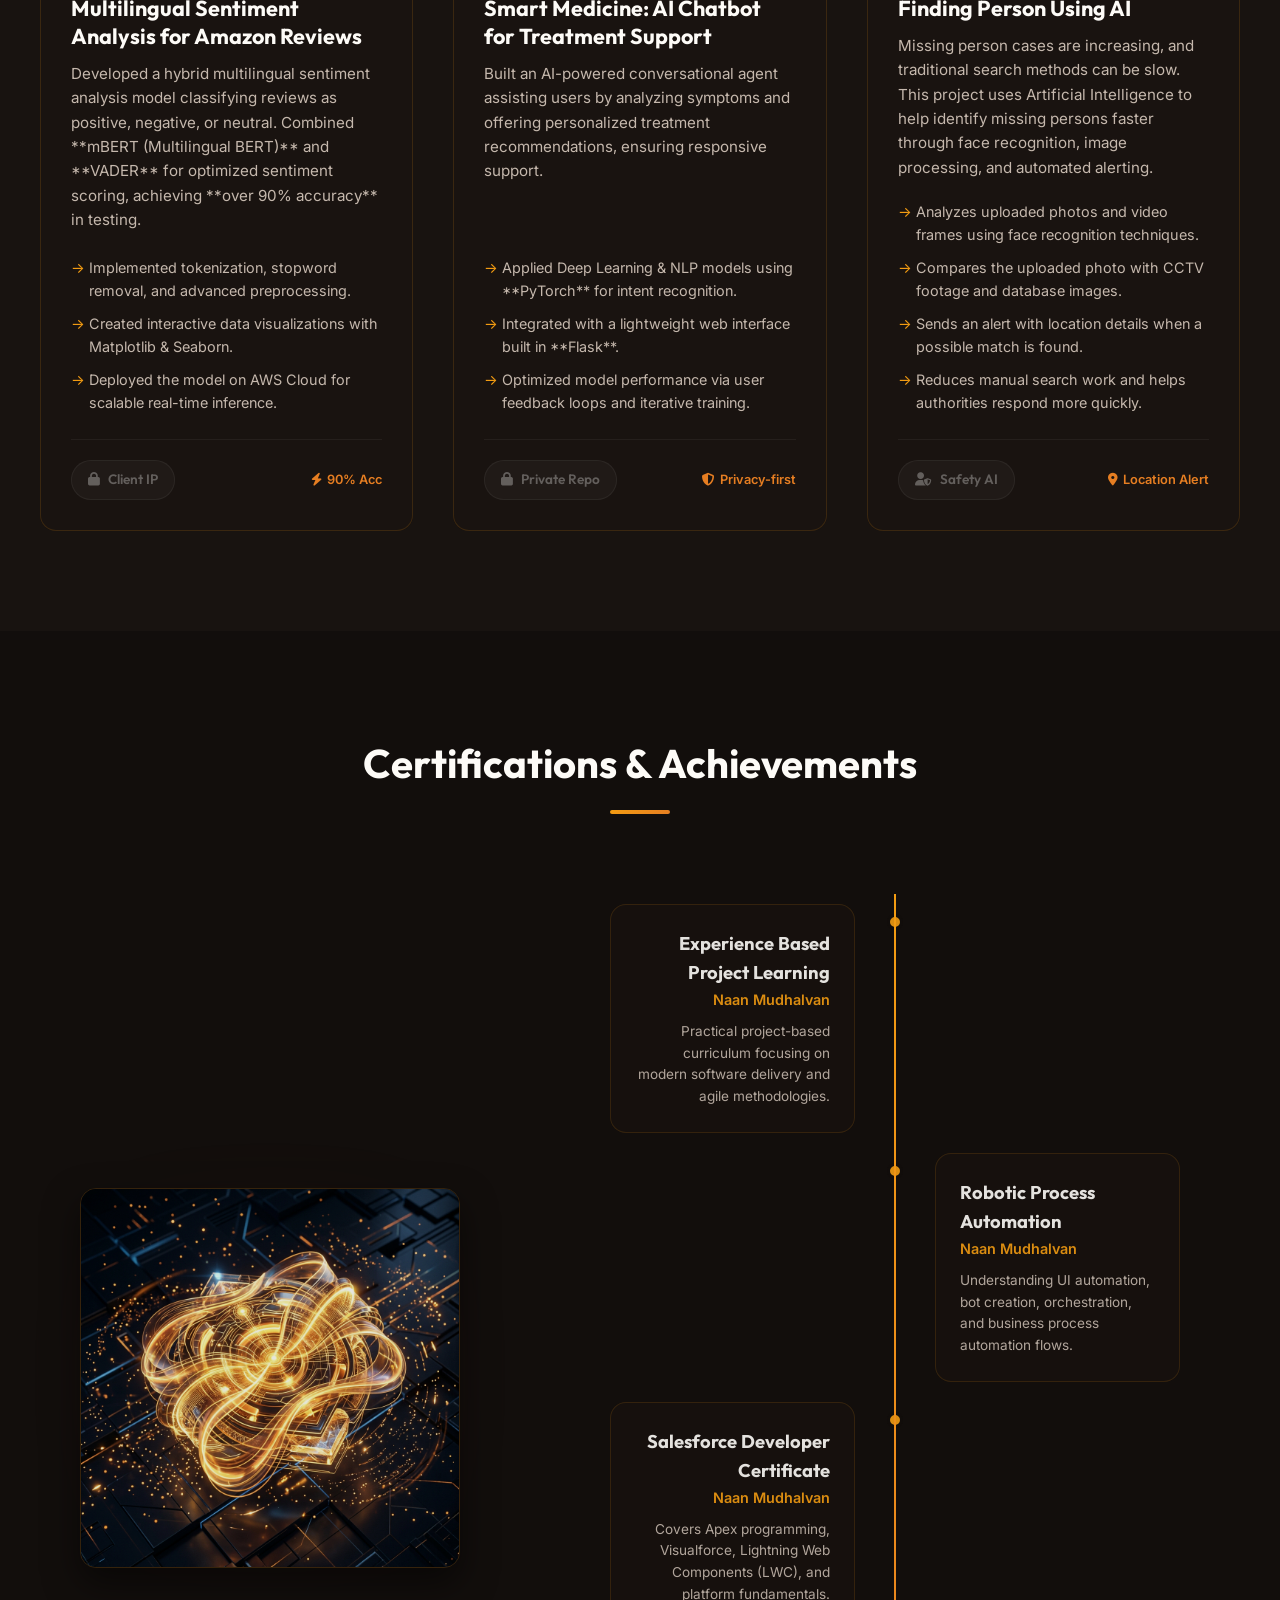
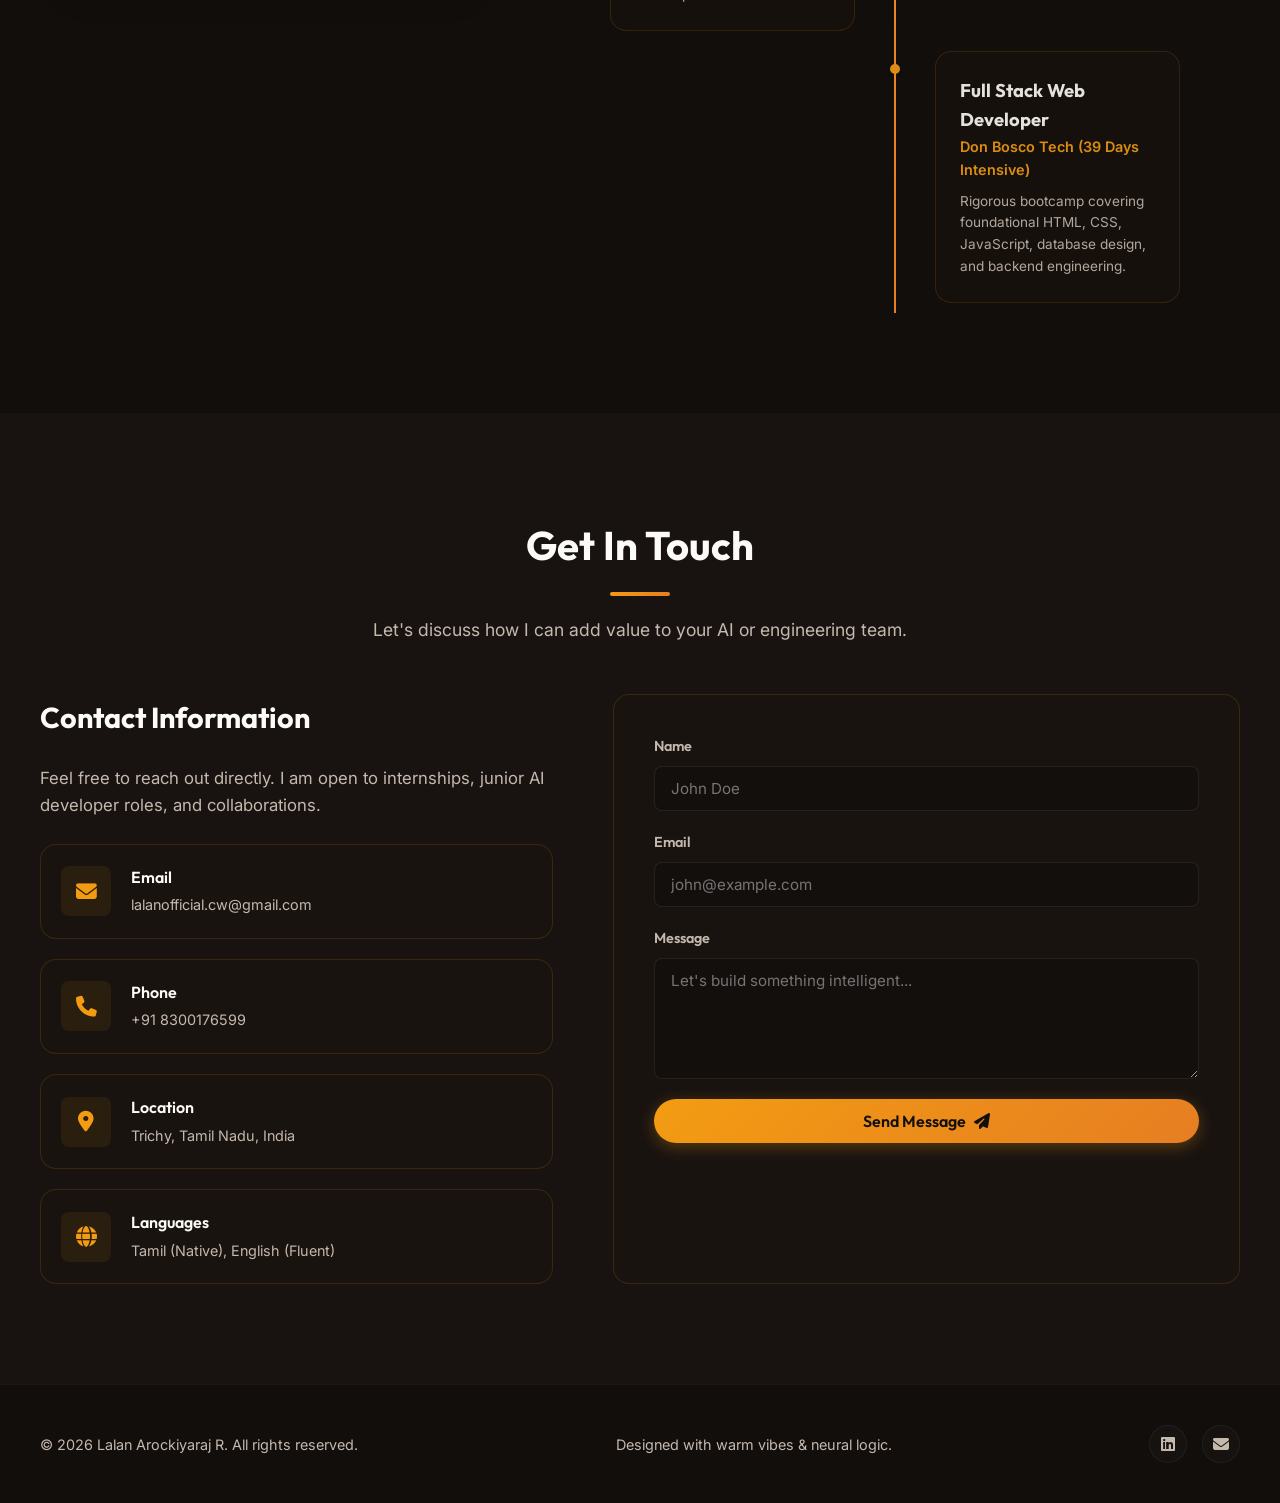
==== commit 0ed55d76: "return33" ====
--- a/index.html
+++ b/index.html
@@ -6,7 +6,7 @@
     <meta name="description" content="Portfolio of Lalan Arockiyaraj R - Web Developer & Aspiring AI Engineer. Showcase of projects in NLP, sentiment analysis, AI chatbots, and full-stack development.">
     <meta name="keywords" content="Lalan Arockiyaraj, AI Engineer, Web Developer, Portfolio, Python, PyTorch, Sentiment Analysis, Chatbot, Trichy">
     <meta name="author" content="Lalan Arockiyaraj R">
-    <title>Lalan Arockiyaraj R | Aspiring AI Engineer & Developer</title>
+    <title>Lalan's Portfolio</title>
     <!-- Google Fonts -->
     <link rel="preconnect" href="https://fonts.googleapis.com">
     <link rel="preconnect" href="https://fonts.gstatic.com" crossorigin>
@@ -23,7 +23,7 @@
     <!-- Header / Navigation -->
     <header class="header">
         <div class="logo">
-            <span class="logo-accent">&lt;</span>LALAN<span class="logo-accent">.AI /&lt;</span>
+            <span class="logo-accent"></span>LALAN<span class="logo-accent"&lt;></span>
         </div>
         <nav id="main-nav" class="nav-links" role="navigation" aria-label="Main Navigation">
             <a href="#home" class="nav-item active">Home</a>
@@ -156,10 +156,10 @@
                         <div class="skills-list">
                             <div class="skill-tag" data-related="sentiment-analysis"><i class="fa-brands fa-python"></i> Python <span class="skill-level advanced">Advanced</span></div>
                             <div class="skill-tag" data-related="smart-medicine"><i class="fa-solid fa-cubes"></i> PyTorch <span class="skill-level intermediate">Intermediate</span></div>
-                            <div class="skill-tag" data-related="smart-medicine"><i class="fa-solid fa-language"></i> NLP <span class="skill-level advanced">Advanced</span></div>
-                            <div class="skill-tag" data-related="sentiment-analysis"><i class="fa-solid fa-network-wired"></i> Transformers (mBERT) <span class="skill-level intermediate">Intermediate</span></div>
+                            <div class="skill-tag" data-related="smart-medicine"><i class="fa-solid fa-language"></i> NLP <span class="skill-level advanced">Basic</span></div>
+                            <div class="skill-tag" data-related="sentiment-analysis"><i class="fa-solid fa-network-wired"></i> Transformers(mBERT) <span class="skill-level intermediate">Intermediate</span></div>
                             <div class="skill-tag" data-related="sentiment-analysis"><i class="fa-solid fa-chart-line"></i> Matplotlib & Seaborn <span class="skill-level intermediate">Intermediate</span></div>
-                            <div class="skill-tag" data-related="sentiment-analysis"><i class="fa-solid fa-square-poll-vertical"></i> VADER Sentiment <span class="skill-level advanced">Advanced</span></div>
+                            <div class="skill-tag" data-related="sentiment-analysis"><i class="fa-solid fa-square-poll-vertical"></i> VADER Sentiment <span class="skill-level advanced">Intermediate</span></div>
                         </div>
                     </div>
  
